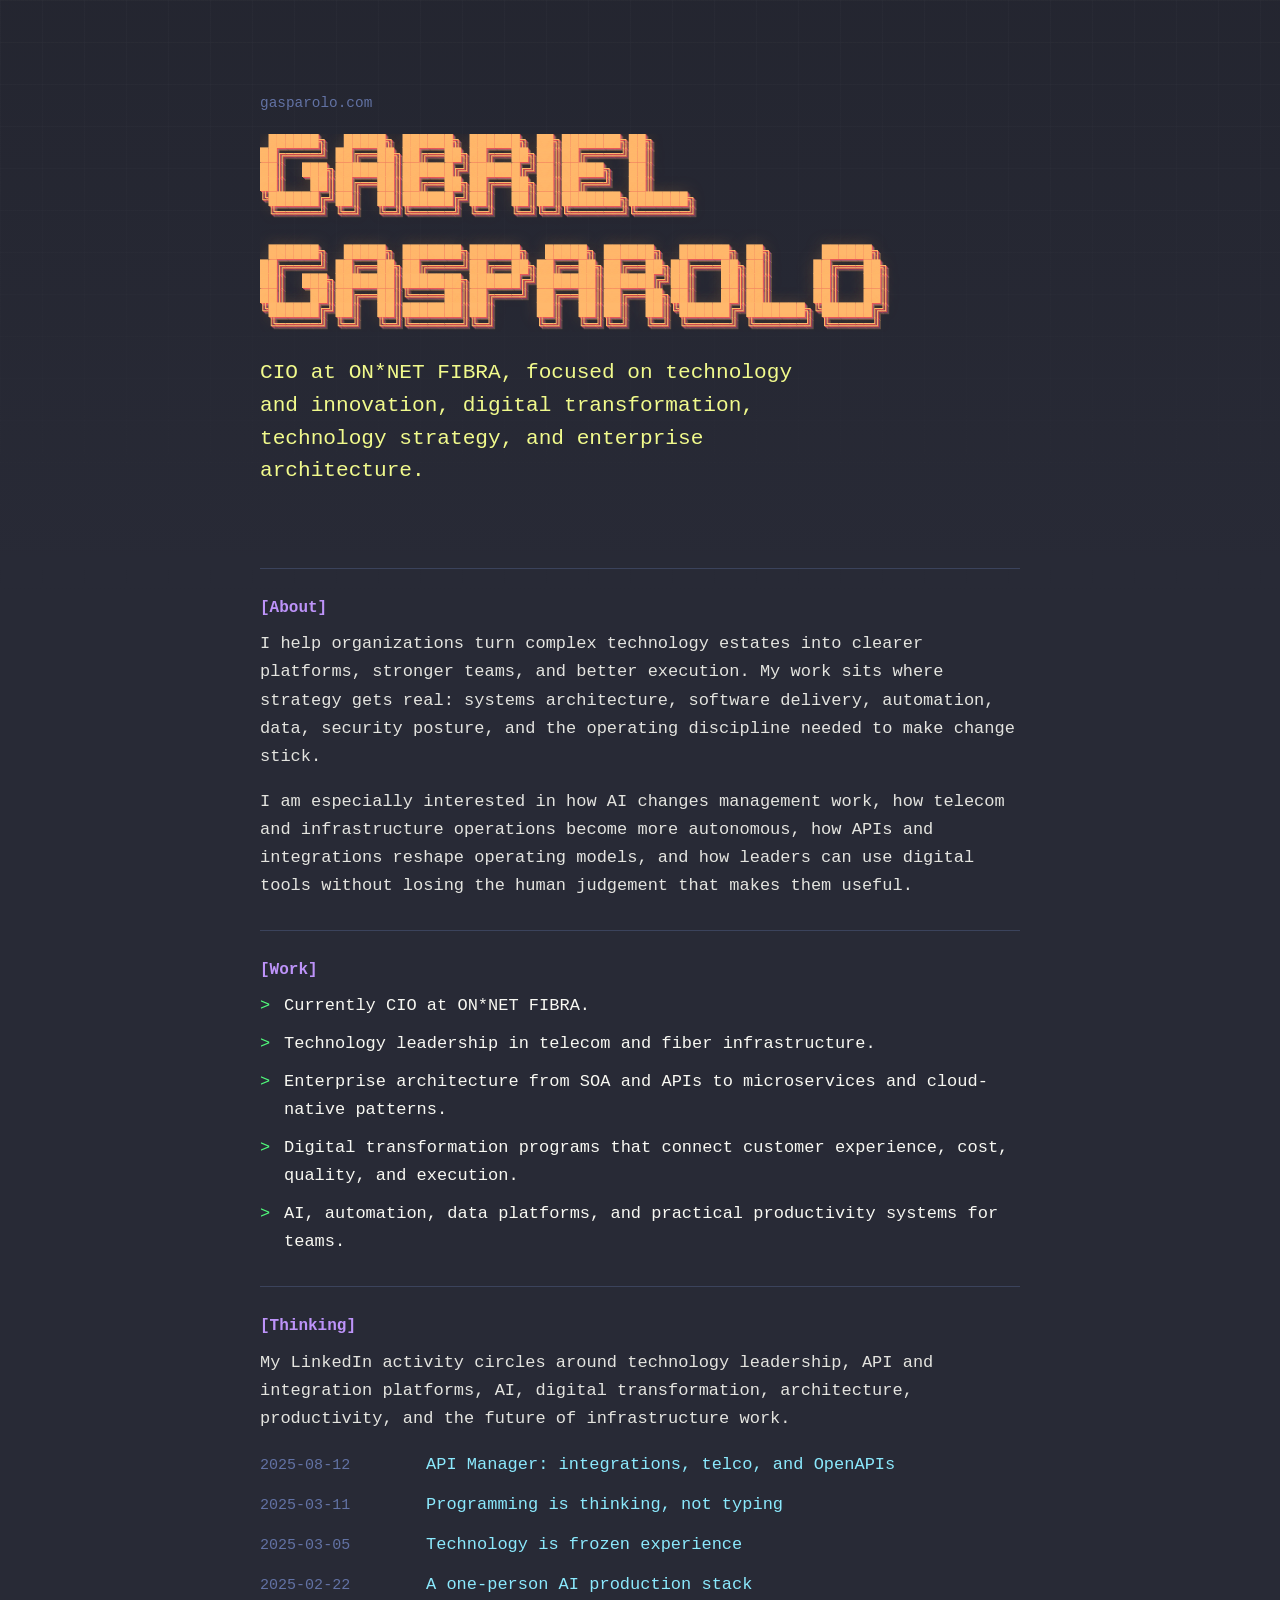
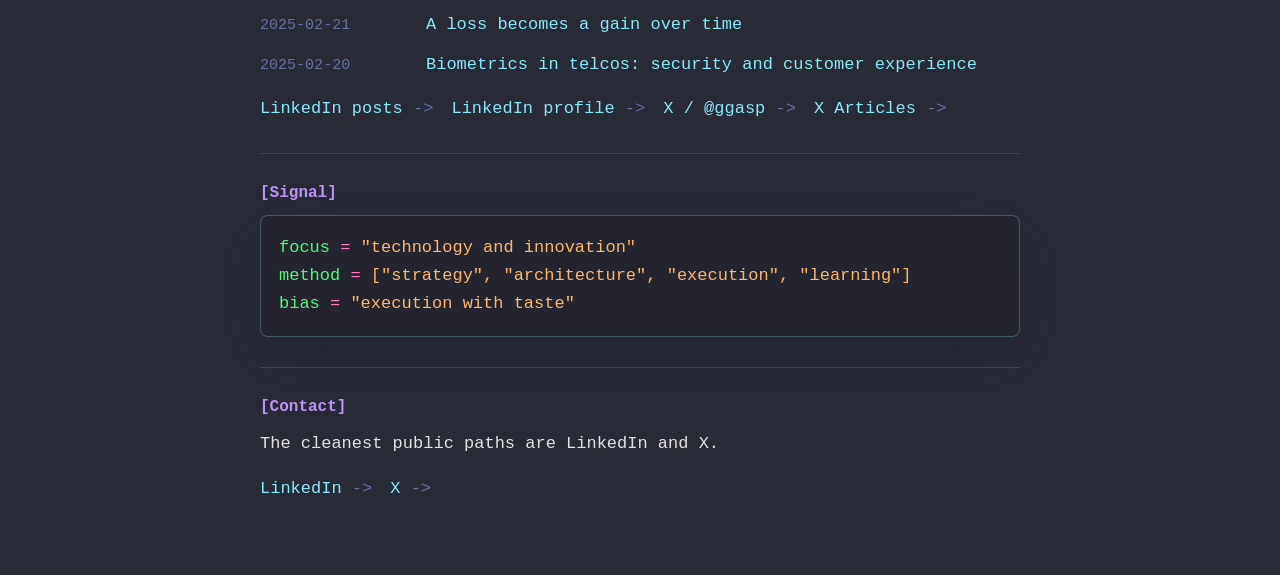
==== public/index.html @ d4ff6299 "Publish personal website" ====
<!doctype html>
<html lang="en">
  <head>
    <meta charset="utf-8">
    <meta name="viewport" content="width=device-width, initial-scale=1">
    <meta name="color-scheme" content="dark">
    <meta
      name="description"
      content="Gabriel Gasparolo - technology executive focused on digital transformation, architecture, AI leverage, and resilient systems."
    >
    <meta property="og:title" content="Gabriel Gasparolo">
    <meta
      property="og:description"
      content="Technology executive focused on digital transformation, architecture, AI leverage, and resilient systems."
    >
    <meta property="og:type" content="website">
    <meta property="og:url" content="https://gasparolo.com">
    <meta name="twitter:card" content="summary">
    <title>Gabriel Gasparolo</title>
    <link rel="icon" href="favicon.svg" type="image/svg+xml">
    <link rel="stylesheet" href="styles.css">
  </head>
  <body>
    <main class="page" aria-label="Personal site">
      <section class="intro" aria-labelledby="name">
        <p class="eyebrow">gasparolo.com</p>
        <h1 id="name" class="sr-only">Gabriel Gasparolo</h1>
        <pre class="ascii-name" aria-hidden="true"><span class="ascii-orange"> ██████╗  █████╗ ██████╗ ██████╗ ██╗███████╗██╗</span>
<span class="ascii-pink">██╔════╝ ██╔══██╗██╔══██╗██╔══██╗██║██╔════╝██║</span>
<span class="ascii-purple">██║  ███╗███████║██████╔╝██████╔╝██║█████╗  ██║</span>
<span class="ascii-cyan">██║   ██║██╔══██║██╔══██╗██╔══██╗██║██╔══╝  ██║</span>
<span class="ascii-green">╚██████╔╝██║  ██║██████╔╝██║  ██║██║███████╗███████╗</span>
<span class="ascii-comment"> ╚═════╝ ╚═╝  ╚═╝╚═════╝ ╚═╝  ╚═╝╚═╝╚══════╝╚══════╝</span>
<span class="ascii-gap"></span>
<span class="ascii-orange"> ██████╗  █████╗ ███████╗██████╗  █████╗ ██████╗  ██████╗ ██╗      ██████╗ </span>
<span class="ascii-pink">██╔════╝ ██╔══██╗██╔════╝██╔══██╗██╔══██╗██╔══██╗██╔═══██╗██║     ██╔═══██╗</span>
<span class="ascii-purple">██║  ███╗███████║███████╗██████╔╝███████║██████╔╝██║   ██║██║     ██║   ██║</span>
<span class="ascii-cyan">██║   ██║██╔══██║╚════██║██╔═══╝ ██╔══██║██╔══██╗██║   ██║██║     ██║   ██║</span>
<span class="ascii-green">╚██████╔╝██║  ██║███████║██║     ██║  ██║██║  ██║╚██████╔╝███████╗╚██████╔╝</span>
<span class="ascii-comment"> ╚═════╝ ╚═╝  ╚═╝╚══════╝╚═╝     ╚═╝  ╚═╝╚═╝  ╚═╝ ╚═════╝ ╚══════╝ ╚═════╝ </span></pre>
        <p class="lead">
          CIO at ON*NET FIBRA, focused on technology and innovation, digital
          transformation, technology strategy, and enterprise architecture.
        </p>
      </section>

      <section class="section" aria-labelledby="about">
        <h2 id="about">[About]</h2>
        <p>
          I help organizations turn complex technology estates into clearer platforms,
          stronger teams, and better execution. My work sits where strategy gets real:
          systems architecture, software delivery, automation, data, security posture,
          and the operating discipline needed to make change stick.
        </p>
        <p>
          I am especially interested in how AI changes management work, how telecom and
          infrastructure operations become more autonomous, how APIs and integrations
          reshape operating models, and how leaders can use digital tools without
          losing the human judgement that makes them useful.
        </p>
      </section>

      <section class="section" aria-labelledby="work">
        <h2 id="work">[Work]</h2>
        <ul class="plain-list">
          <li>Currently CIO at ON*NET FIBRA.</li>
          <li>Technology leadership in telecom and fiber infrastructure.</li>
          <li>Enterprise architecture from SOA and APIs to microservices and cloud-native patterns.</li>
          <li>Digital transformation programs that connect customer experience, cost, quality, and execution.</li>
          <li>AI, automation, data platforms, and practical productivity systems for teams.</li>
        </ul>
      </section>

      <section class="section" aria-labelledby="thinking">
        <h2 id="thinking">[Thinking]</h2>
        <p>
          My LinkedIn activity circles around technology leadership, API and integration
          platforms, AI, digital transformation, architecture, productivity, and the
          future of infrastructure work.
        </p>
        <ol class="post-list" aria-label="Selected posts">
          <li>
            <time datetime="2025-08-12">2025-08-12</time>
            <a href="https://www.linkedin.com/feed/update/urn:li:activity:7361163410534793216/">
              API Manager: integrations, telco, and OpenAPIs
            </a>
          </li>
          <li>
            <time datetime="2025-03-11">2025-03-11</time>
            <a href="https://www.linkedin.com/feed/update/urn:li:activity:7305291379562213377/">
              Programming is thinking, not typing
            </a>
          </li>
          <li>
            <time datetime="2025-03-05">2025-03-05</time>
            <a href="https://www.linkedin.com/feed/update/urn:li:activity:7303195611472809985/">
              Technology is frozen experience
            </a>
          </li>
          <li>
            <time datetime="2025-02-22">2025-02-22</time>
            <a href="https://www.linkedin.com/feed/update/urn:li:activity:7299065700051046400/">
              A one-person AI production stack
            </a>
          </li>
          <li>
            <time datetime="2025-02-21">2025-02-21</time>
            <a href="https://www.linkedin.com/feed/update/urn:li:activity:7298672898636984320/">
              A loss becomes a gain over time
            </a>
          </li>
          <li>
            <time datetime="2025-02-20">2025-02-20</time>
            <a href="https://www.linkedin.com/feed/update/urn:li:activity:7298380167263969280/">
              Biometrics in telcos: security and customer experience
            </a>
          </li>
        </ol>
        <div class="links" aria-label="Writing and posts">
          <a href="https://www.linkedin.com/in/gasparolo/recent-activity/all/" rel="me">LinkedIn posts</a>
          <a href="https://www.linkedin.com/in/gasparolo/" rel="me">LinkedIn profile</a>
          <a href="https://x.com/ggasp" rel="me">X / @ggasp</a>
          <a href="https://x.com/ggasp/articles" rel="me">X Articles</a>
        </div>
      </section>

      <section class="section" aria-labelledby="signal">
        <h2 id="signal">[Signal]</h2>
        <div class="terminal" role="img" aria-label="A Dracula themed system note describing Gabriel's work focus">
          <div class="terminal-row">
            <span class="prompt">focus</span>
            <span class="operator">=</span>
            <span class="value">"technology and innovation"</span>
          </div>
          <div class="terminal-row">
            <span class="prompt">method</span>
            <span class="operator">=</span>
            <span class="value">["strategy", "architecture", "execution", "learning"]</span>
          </div>
          <div class="terminal-row">
            <span class="prompt">bias</span>
            <span class="operator">=</span>
            <span class="value">"execution with taste"</span>
          </div>
        </div>
      </section>

      <section class="section contact" aria-labelledby="contact">
        <h2 id="contact">[Contact]</h2>
        <p>
          The cleanest public paths are LinkedIn and X.
        </p>
        <div class="links">
          <a href="https://www.linkedin.com/in/gasparolo/" rel="me">LinkedIn</a>
          <a href="https://x.com/ggasp" rel="me">X</a>
        </div>
      </section>
    </main>
  </body>
</html>
---- public/styles.css ----
:root {
  --background: #282a36;
  --background-dark: #21222c;
  --background-darker: #191a21;
  --background-light: #343746;
  --background-lighter: #424450;
  --selection: #44475a;
  --foreground: #f8f8f2;
  --comment: #6272a4;
  --cyan: #8be9fd;
  --green: #50fa7b;
  --orange: #ffb86c;
  --pink: #ff79c6;
  --purple: #bd93f9;
  --red: #ff5555;
  --yellow: #f1fa8c;
  --link: #8be9fd;
  --focus: #815cd6;
}

* {
  box-sizing: border-box;
}

::selection {
  background: var(--selection);
  color: var(--foreground);
}

html {
  min-height: 100%;
  background: var(--background);
}

body {
  min-height: 100%;
  margin: 0;
  color: var(--foreground);
  background:
    linear-gradient(180deg, rgba(25, 26, 33, 0.28), transparent 36rem),
    var(--background);
  font-family:
    ui-monospace, "SFMono-Regular", "SF Mono", Consolas, "Liberation Mono",
    Menlo, monospace;
  font-size: 17px;
  line-height: 1.65;
  letter-spacing: 0;
}

body::before {
  position: fixed;
  inset: 0;
  pointer-events: none;
  content: "";
  background-image:
    linear-gradient(rgba(248, 248, 242, 0.024) 1px, transparent 1px),
    linear-gradient(90deg, rgba(248, 248, 242, 0.018) 1px, transparent 1px);
  background-size: 42px 42px;
  mask-image: linear-gradient(to bottom, black, transparent 72%);
}

a {
  color: var(--link);
  text-decoration: none;
  text-decoration-thickness: 1px;
  text-underline-offset: 0.18em;
}

a:hover {
  color: var(--green);
  text-decoration: underline;
}

a:focus-visible {
  outline: 2px solid var(--focus);
  outline-offset: 4px;
}

.page {
  width: min(760px, calc(100% - 40px));
  margin: 0 auto;
  padding: clamp(44px, 8vw, 92px) 0 72px;
}

.intro {
  min-height: 42vh;
  display: grid;
  align-content: center;
  padding-bottom: clamp(28px, 5vw, 60px);
  container-type: inline-size;
}

.eyebrow {
  margin: 0 0 18px;
  color: var(--comment);
  font-size: 0.9rem;
}

h1,
h2,
p {
  margin-top: 0;
}

.sr-only {
  position: absolute;
  width: 1px;
  height: 1px;
  overflow: hidden;
  clip: rect(0, 0, 0, 0);
  white-space: nowrap;
}

.ascii-name {
  width: 100%;
  max-width: 100%;
  margin: 0 0 24px;
  overflow: hidden;
  color: var(--foreground);
  font: 850 clamp(0.34rem, 1.84cqw, 0.96rem) / 1.04
    ui-monospace, "SFMono-Regular", "SF Mono", Consolas, "Liberation Mono",
    Menlo, monospace;
  letter-spacing: 0;
  text-shadow:
    1px 1px 0 rgba(255, 85, 85, 0.78),
    2px 2px 0 rgba(255, 121, 198, 0.36),
    3px 3px 0 rgba(255, 184, 108, 0.28),
    0 0 18px rgba(255, 184, 108, 0.22);
  white-space: pre;
}

.ascii-name span:not(.ascii-gap) {
  color: var(--orange);
}

.ascii-orange,
.ascii-cyan,
.ascii-purple,
.ascii-pink,
.ascii-green,
.ascii-yellow,
.ascii-comment {
  color: var(--orange);
}

.ascii-gap {
  display: block;
  height: 0.68em;
}

h2 {
  margin-bottom: 12px;
  color: var(--purple);
  font-size: 1rem;
  line-height: 1.2;
  font-weight: 650;
}

p {
  color: rgba(248, 248, 242, 0.9);
}

.lead {
  max-width: 36rem;
  color: var(--yellow);
  font-size: clamp(1.08rem, 2.4vw, 1.32rem);
  line-height: 1.55;
}

.note {
  margin-top: 14px;
  color: var(--comment);
  font-size: 0.94rem;
}

.section {
  padding: 30px 0;
  border-top: 1px solid rgba(98, 114, 164, 0.34);
}

.section p:last-child,
.plain-list:last-child,
.links:last-child {
  margin-bottom: 0;
}

.plain-list {
  display: grid;
  gap: 10px;
  margin: 0;
  padding: 0;
  list-style: none;
}

.plain-list li {
  position: relative;
  padding-left: 24px;
}

.plain-list li::before {
  position: absolute;
  left: 0;
  color: var(--green);
  content: ">";
}

.post-list {
  display: grid;
  gap: 12px;
  margin: 18px 0 0;
  padding: 0;
  list-style: none;
}

.post-list li {
  display: grid;
  grid-template-columns: 9.5rem minmax(0, 1fr);
  gap: 14px;
  align-items: baseline;
}

.post-list time {
  color: var(--comment);
  font-size: 0.94rem;
}

.links {
  display: flex;
  flex-wrap: wrap;
  gap: 10px 18px;
  margin-top: 16px;
}

.links a {
  color: var(--cyan);
}

.links a::after {
  color: var(--comment);
  content: " ->";
}

.terminal {
  width: 100%;
  max-width: 100%;
  overflow: auto;
  border: 1px solid rgba(139, 233, 253, 0.28);
  border-radius: 8px;
  padding: 18px;
  background: color-mix(in srgb, var(--background-dark), var(--background) 24%);
  box-shadow: 0 18px 60px rgba(25, 26, 33, 0.28);
}

.terminal-row {
  white-space: nowrap;
}

.prompt {
  color: var(--green);
}

.operator {
  color: var(--pink);
}

.value {
  color: var(--orange);
}

.contact {
  padding-bottom: 0;
}

@media (max-width: 560px) {
  body {
    font-size: 16px;
  }

  .page {
    width: min(100% - 28px, 760px);
    padding-top: 34px;
  }

  .intro {
    min-height: 36vh;
  }

  .ascii-name {
    font-size: clamp(0.31rem, 1.54cqw, 0.42rem);
  }

  .section {
    padding: 26px 0;
  }

  .terminal {
    padding: 14px;
    font-size: 0.9rem;
  }

  .terminal-row {
    white-space: normal;
    overflow-wrap: anywhere;
  }

  .post-list li {
    grid-template-columns: 1fr;
    gap: 0;
  }
}
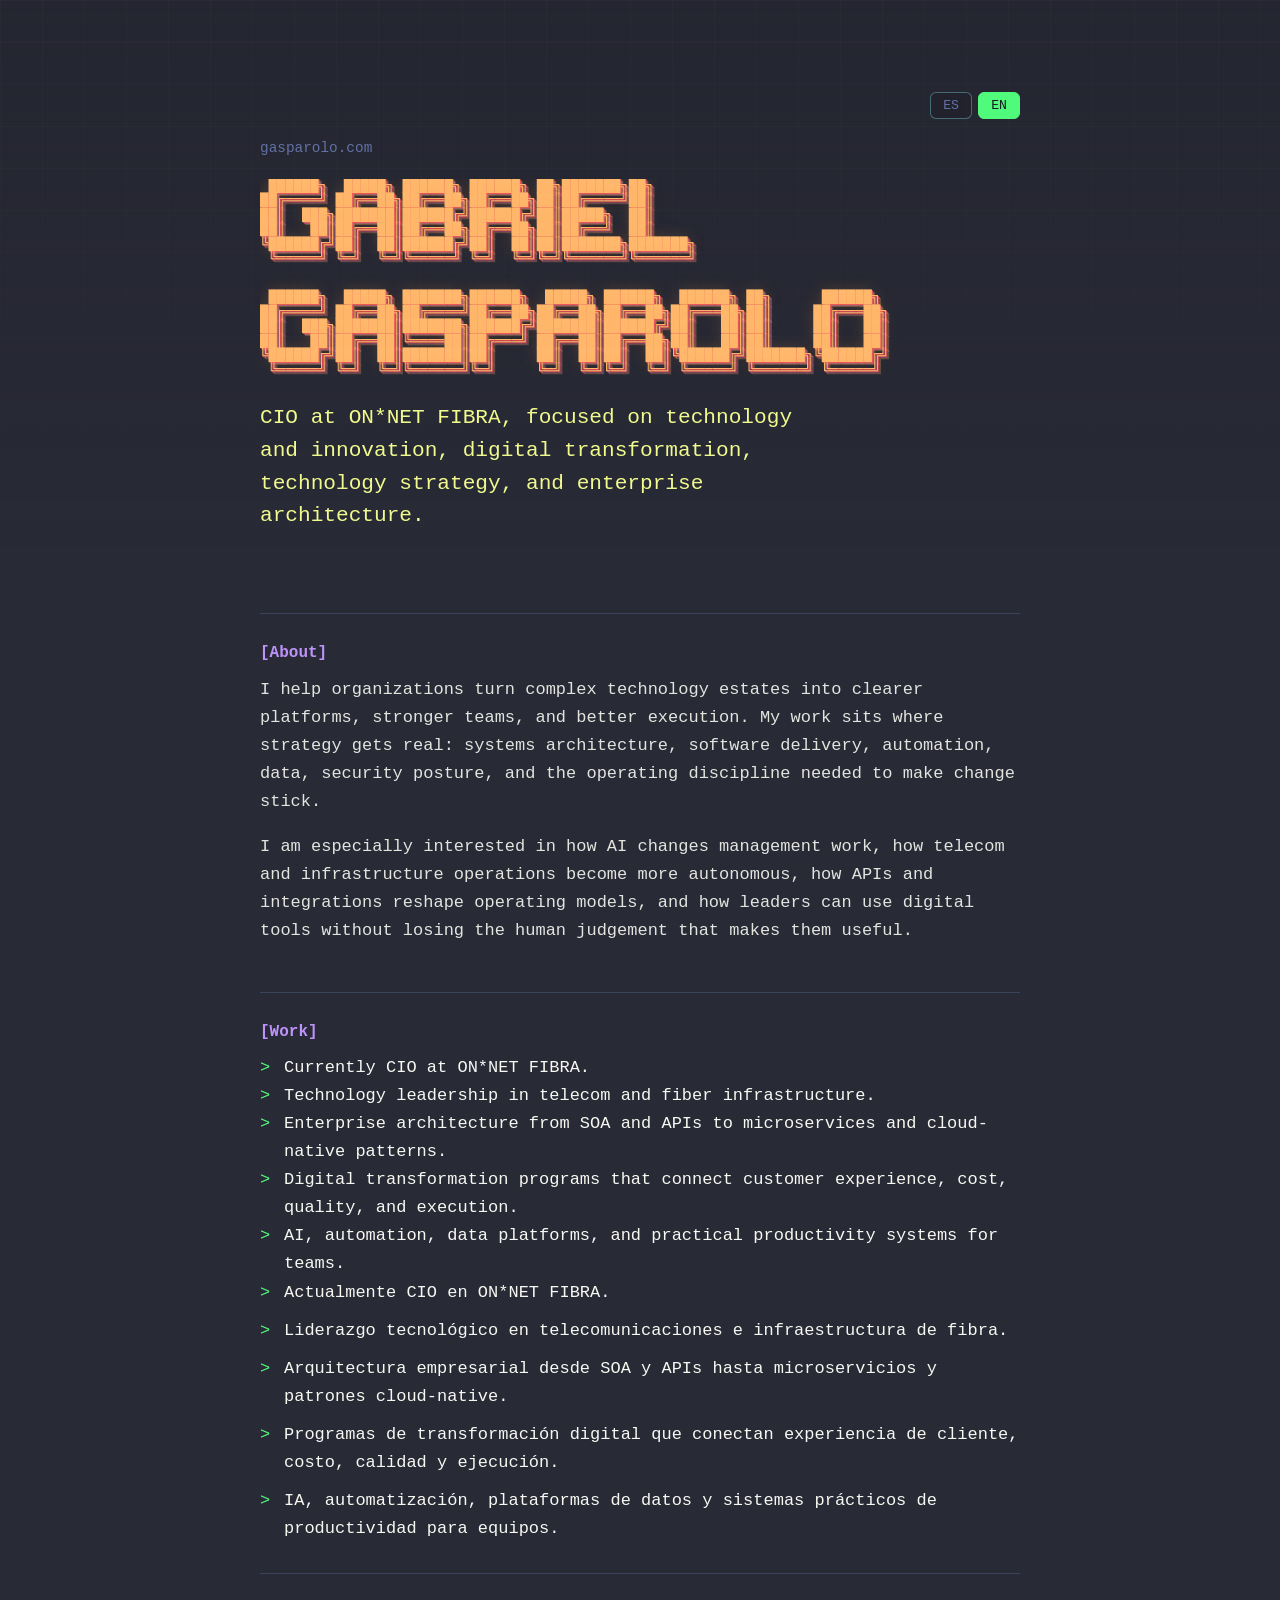
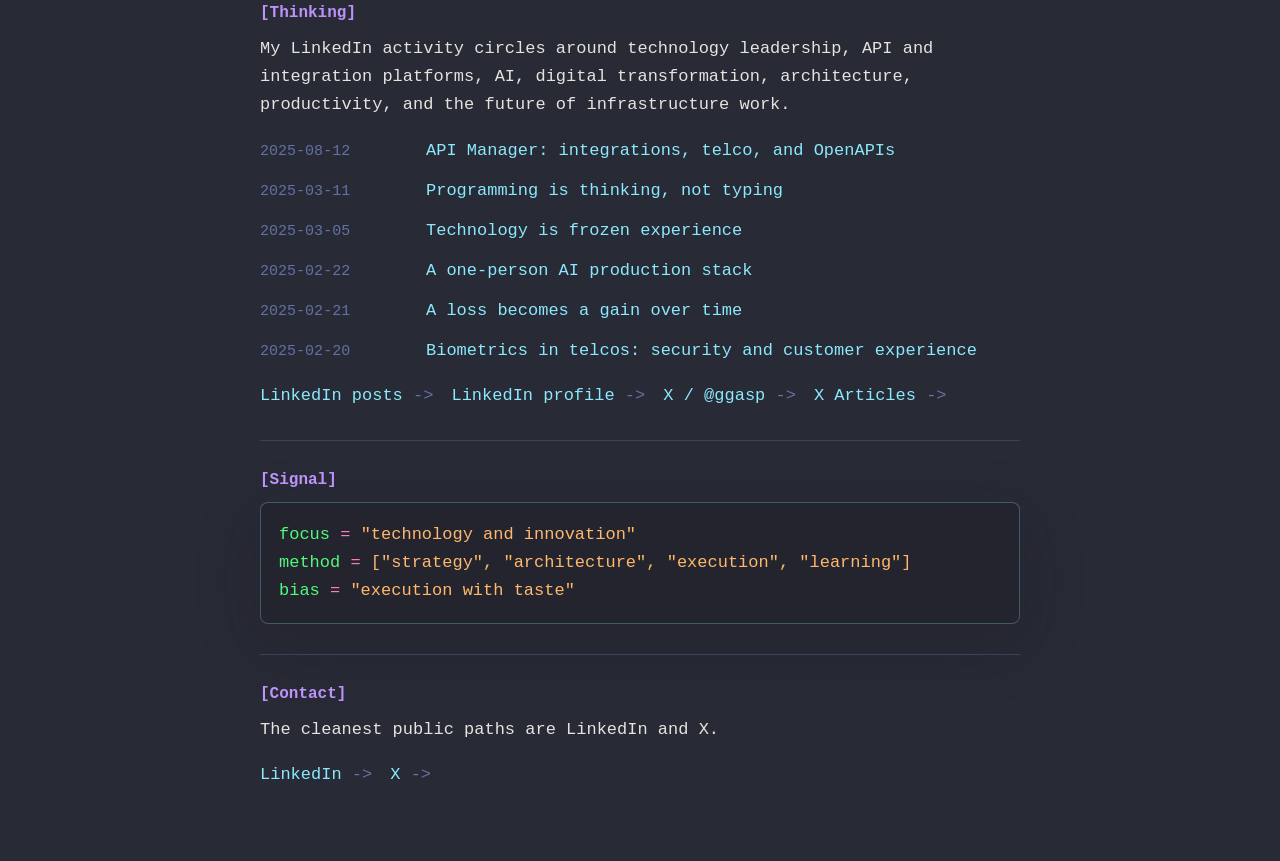
==== commit 24e91486: "Add bilingual personal site" ====
--- a/public/index.html
+++ b/public/index.html
@@ -19,9 +19,54 @@
     <title>Gabriel Gasparolo</title>
     <link rel="icon" href="favicon.svg" type="image/svg+xml">
     <link rel="stylesheet" href="styles.css">
+    <script>
+      (() => {
+        const supported = new Set(["en", "es"]);
+        const browserLanguages = navigator.languages || [navigator.language || ""];
+        const timeZone = Intl.DateTimeFormat().resolvedOptions().timeZone || "";
+        let stored = "";
+        try {
+          stored = localStorage.getItem("siteLanguage") || "";
+        } catch {
+          stored = "";
+        }
+        const inferred =
+          browserLanguages.some(lang => lang.toLowerCase().startsWith("es")) ||
+          /America\/(Santiago|Buenos_Aires|Argentina|Cordoba)/.test(timeZone)
+            ? "es"
+            : "en";
+
+        function setLanguage(language) {
+          const lang = supported.has(language) ? language : inferred;
+          document.documentElement.lang = lang;
+          document.body.dataset.language = lang;
+          try {
+            localStorage.setItem("siteLanguage", lang);
+          } catch {
+            /* Private browsing can disable storage; the selector still works. */
+          }
+          document.querySelectorAll("[data-language-option]").forEach(button => {
+            const active = button.dataset.languageOption === lang;
+            button.setAttribute("aria-pressed", active ? "true" : "false");
+          });
+        }
+
+        document.addEventListener("DOMContentLoaded", () => {
+          document.querySelectorAll("[data-language-option]").forEach(button => {
+            button.addEventListener("click", () => setLanguage(button.dataset.languageOption));
+          });
+          setLanguage(stored || inferred);
+        });
+      })();
+    </script>
+
   </head>
-  <body>
+  <body data-language="en">
     <main class="page" aria-label="Personal site">
+      <nav class="language-switcher" aria-label="Language">
+        <button type="button" data-language-option="es" aria-pressed="false">ES</button>
+        <button type="button" data-language-option="en" aria-pressed="false">EN</button>
+      </nav>
       <section class="intro" aria-labelledby="name">
         <p class="eyebrow">gasparolo.com</p>
         <h1 id="name" class="sr-only">Gabriel Gasparolo</h1>
@@ -38,46 +83,76 @@
 <span class="ascii-cyan">██║   ██║██╔══██║╚════██║██╔═══╝ ██╔══██║██╔══██╗██║   ██║██║     ██║   ██║</span>
 <span class="ascii-green">╚██████╔╝██║  ██║███████║██║     ██║  ██║██║  ██║╚██████╔╝███████╗╚██████╔╝</span>
 <span class="ascii-comment"> ╚═════╝ ╚═╝  ╚═╝╚══════╝╚═╝     ╚═╝  ╚═╝╚═╝  ╚═╝ ╚═════╝ ╚══════╝ ╚═════╝ </span></pre>
-        <p class="lead">
+        <p class="lead" data-lang="en">
           CIO at ON*NET FIBRA, focused on technology and innovation, digital
           transformation, technology strategy, and enterprise architecture.
         </p>
+        <p class="lead" data-lang="es">
+          CIO de ON*NET FIBRA, enfocado en tecnología e innovación, transformación
+          digital, estrategia tecnológica y arquitectura empresarial.
+        </p>
       </section>
 
       <section class="section" aria-labelledby="about">
-        <h2 id="about">[About]</h2>
-        <p>
+        <h2 id="about"><span data-lang="en">[About]</span><span data-lang="es">[Acerca]</span></h2>
+        <p data-lang="en">
           I help organizations turn complex technology estates into clearer platforms,
           stronger teams, and better execution. My work sits where strategy gets real:
           systems architecture, software delivery, automation, data, security posture,
           and the operating discipline needed to make change stick.
         </p>
-        <p>
+        <p data-lang="es">
+          Ayudo a las organizaciones a convertir entornos tecnológicos complejos en
+          plataformas más claras, equipos más fuertes y mejor ejecución. Mi trabajo
+          vive donde la estrategia se vuelve real: arquitectura de sistemas, entrega
+          de software, automatización, datos, seguridad y la disciplina operativa
+          necesaria para sostener el cambio.
+        </p>
+        <p data-lang="en">
           I am especially interested in how AI changes management work, how telecom and
           infrastructure operations become more autonomous, how APIs and integrations
           reshape operating models, and how leaders can use digital tools without
           losing the human judgement that makes them useful.
         </p>
+        <p data-lang="es">
+          Me interesa especialmente cómo la IA cambia el trabajo de gestión, cómo las
+          operaciones de telecomunicaciones e infraestructura se vuelven más autónomas,
+          cómo las APIs e integraciones redefinen los modelos operativos, y cómo los
+          líderes pueden usar herramientas digitales sin perder el criterio humano que
+          las vuelve útiles.
+        </p>
       </section>
 
       <section class="section" aria-labelledby="work">
-        <h2 id="work">[Work]</h2>
-        <ul class="plain-list">
+        <h2 id="work"><span data-lang="en">[Work]</span><span data-lang="es">[Trabajo]</span></h2>
+        <ul class="plain-list" data-lang="en">
           <li>Currently CIO at ON*NET FIBRA.</li>
           <li>Technology leadership in telecom and fiber infrastructure.</li>
           <li>Enterprise architecture from SOA and APIs to microservices and cloud-native patterns.</li>
           <li>Digital transformation programs that connect customer experience, cost, quality, and execution.</li>
           <li>AI, automation, data platforms, and practical productivity systems for teams.</li>
         </ul>
+        <ul class="plain-list" data-lang="es">
+          <li>Actualmente CIO en ON*NET FIBRA.</li>
+          <li>Liderazgo tecnológico en telecomunicaciones e infraestructura de fibra.</li>
+          <li>Arquitectura empresarial desde SOA y APIs hasta microservicios y patrones cloud-native.</li>
+          <li>Programas de transformación digital que conectan experiencia de cliente, costo, calidad y ejecución.</li>
+          <li>IA, automatización, plataformas de datos y sistemas prácticos de productividad para equipos.</li>
+        </ul>
       </section>
 
       <section class="section" aria-labelledby="thinking">
-        <h2 id="thinking">[Thinking]</h2>
-        <p>
+        <h2 id="thinking"><span data-lang="en">[Thinking]</span><span data-lang="es">[Ideas]</span></h2>
+        <p data-lang="en">
           My LinkedIn activity circles around technology leadership, API and integration
           platforms, AI, digital transformation, architecture, productivity, and the
           future of infrastructure work.
         </p>
+        <p data-lang="es">
+          Mi actividad en LinkedIn gira alrededor de liderazgo tecnológico, plataformas
+          de APIs e integración, IA, transformación digital, arquitectura,
+          productividad y el futuro del trabajo en infraestructura.
+        </p>
         <ol class="post-list" aria-label="Selected posts">
           <li>
             <time datetime="2025-08-12">2025-08-12</time>
@@ -117,8 +192,8 @@
           </li>
         </ol>
         <div class="links" aria-label="Writing and posts">
-          <a href="https://www.linkedin.com/in/gasparolo/recent-activity/all/" rel="me">LinkedIn posts</a>
-          <a href="https://www.linkedin.com/in/gasparolo/" rel="me">LinkedIn profile</a>
+          <a href="https://www.linkedin.com/in/gasparolo/recent-activity/all/" rel="me"><span data-lang="en">LinkedIn posts</span><span data-lang="es">Posts en LinkedIn</span></a>
+          <a href="https://www.linkedin.com/in/gasparolo/" rel="me"><span data-lang="en">LinkedIn profile</span><span data-lang="es">Perfil de LinkedIn</span></a>
           <a href="https://x.com/ggasp" rel="me">X / @ggasp</a>
           <a href="https://x.com/ggasp/articles" rel="me">X Articles</a>
         </div>
@@ -146,9 +221,12 @@
       </section>
 
       <section class="section contact" aria-labelledby="contact">
-        <h2 id="contact">[Contact]</h2>
-        <p>
+        <h2 id="contact"><span data-lang="en">[Contact]</span><span data-lang="es">[Contacto]</span></h2>
+        <p data-lang="en">
           The cleanest public paths are LinkedIn and X.
+        </p>
+        <p data-lang="es">
+          Los caminos públicos más directos son LinkedIn y X.
         </p>
         <div class="links">
           <a href="https://www.linkedin.com/in/gasparolo/" rel="me">LinkedIn</a>
--- a/public/styles.css
+++ b/public/styles.css
@@ -82,6 +82,52 @@
   padding: clamp(44px, 8vw, 92px) 0 72px;
 }
 
+.language-switcher {
+  display: flex;
+  justify-content: flex-end;
+  gap: 6px;
+  margin-bottom: 18px;
+}
+
+.language-switcher button {
+  min-width: 42px;
+  border: 1px solid rgba(139, 233, 253, 0.36);
+  border-radius: 6px;
+  padding: 6px 10px;
+  color: var(--comment);
+  background: rgba(33, 34, 44, 0.78);
+  font: inherit;
+  font-size: 0.82rem;
+  line-height: 1;
+  letter-spacing: 0;
+  cursor: pointer;
+}
+
+.language-switcher button:hover {
+  color: var(--foreground);
+  border-color: rgba(139, 233, 253, 0.68);
+}
+
+.language-switcher button:focus-visible {
+  outline: 2px solid var(--focus);
+  outline-offset: 3px;
+}
+
+.language-switcher button[aria-pressed="true"] {
+  color: var(--background-darker);
+  border-color: var(--green);
+  background: var(--green);
+}
+
+[data-lang] {
+  display: none;
+}
+
+body[data-language="en"] [data-lang="en"],
+body[data-language="es"] [data-lang="es"] {
+  display: revert;
+}
+
 .intro {
   min-height: 42vh;
   display: grid;
@@ -281,6 +327,10 @@
     padding-top: 34px;
   }
 
+  .language-switcher {
+    margin-bottom: 12px;
+  }
+
   .intro {
     min-height: 36vh;
   }
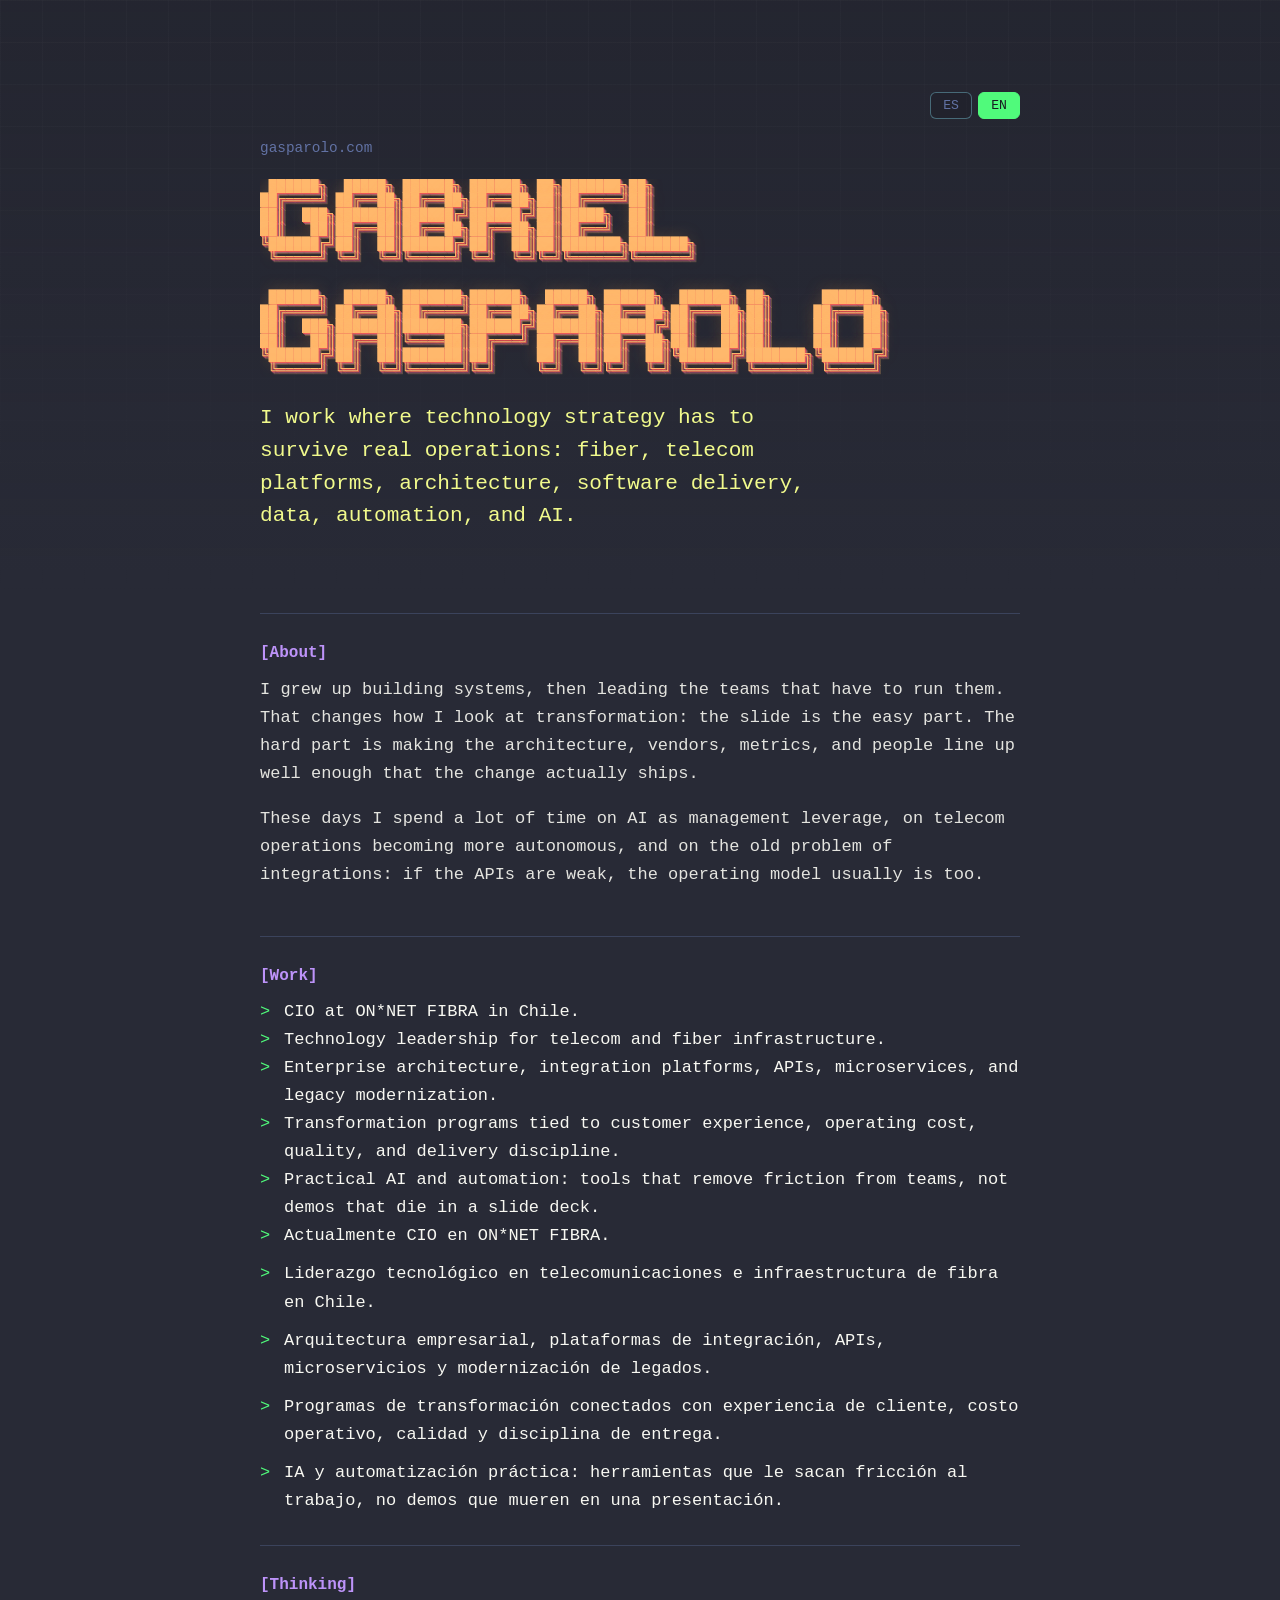
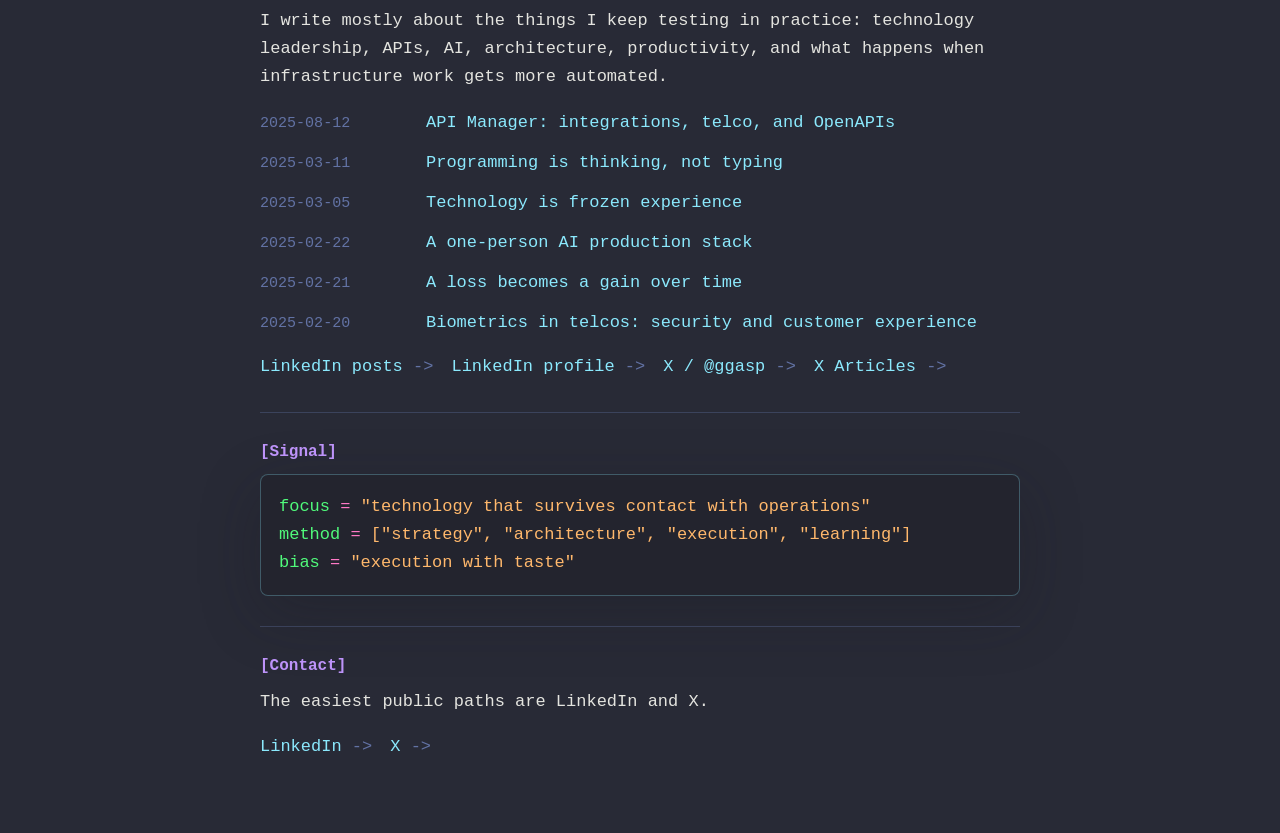
==== commit 4dd5062d: "Humanize bilingual site copy" ====
--- a/public/index.html
+++ b/public/index.html
@@ -84,74 +84,71 @@
 <span class="ascii-green">╚██████╔╝██║  ██║███████║██║     ██║  ██║██║  ██║╚██████╔╝███████╗╚██████╔╝</span>
 <span class="ascii-comment"> ╚═════╝ ╚═╝  ╚═╝╚══════╝╚═╝     ╚═╝  ╚═╝╚═╝  ╚═╝ ╚═════╝ ╚══════╝ ╚═════╝ </span></pre>
         <p class="lead" data-lang="en">
-          CIO at ON*NET FIBRA, focused on technology and innovation, digital
-          transformation, technology strategy, and enterprise architecture.
+          I work where technology strategy has to survive real operations: fiber,
+          telecom platforms, architecture, software delivery, data, automation, and AI.
         </p>
         <p class="lead" data-lang="es">
-          CIO de ON*NET FIBRA, enfocado en tecnología e innovación, transformación
-          digital, estrategia tecnológica y arquitectura empresarial.
+          Trabajo donde la estrategia tecnológica tiene que sobrevivir a la operación
+          real: fibra, plataformas telco, arquitectura, desarrollo, datos,
+          automatización e IA.
         </p>
       </section>
 
       <section class="section" aria-labelledby="about">
         <h2 id="about"><span data-lang="en">[About]</span><span data-lang="es">[Acerca]</span></h2>
         <p data-lang="en">
-          I help organizations turn complex technology estates into clearer platforms,
-          stronger teams, and better execution. My work sits where strategy gets real:
-          systems architecture, software delivery, automation, data, security posture,
-          and the operating discipline needed to make change stick.
-        </p>
-        <p data-lang="es">
-          Ayudo a las organizaciones a convertir entornos tecnológicos complejos en
-          plataformas más claras, equipos más fuertes y mejor ejecución. Mi trabajo
-          vive donde la estrategia se vuelve real: arquitectura de sistemas, entrega
-          de software, automatización, datos, seguridad y la disciplina operativa
-          necesaria para sostener el cambio.
-        </p>
-        <p data-lang="en">
-          I am especially interested in how AI changes management work, how telecom and
-          infrastructure operations become more autonomous, how APIs and integrations
-          reshape operating models, and how leaders can use digital tools without
-          losing the human judgement that makes them useful.
-        </p>
-        <p data-lang="es">
-          Me interesa especialmente cómo la IA cambia el trabajo de gestión, cómo las
-          operaciones de telecomunicaciones e infraestructura se vuelven más autónomas,
-          cómo las APIs e integraciones redefinen los modelos operativos, y cómo los
-          líderes pueden usar herramientas digitales sin perder el criterio humano que
-          las vuelve útiles.
+          I grew up building systems, then leading the teams that have to run them.
+          That changes how I look at transformation: the slide is the easy part. The
+          hard part is making the architecture, vendors, metrics, and people line up
+          well enough that the change actually ships.
+        </p>
+        <p data-lang="es">
+          Crecí construyendo sistemas y después liderando los equipos que tienen que
+          operarlos. Eso cambia la forma de mirar la transformación: la presentación es
+          la parte fácil. Lo difícil es hacer que arquitectura, proveedores, métricas y
+          personas se ordenen lo suficiente como para que el cambio llegue a producción.
+        </p>
+        <p data-lang="en">
+          These days I spend a lot of time on AI as management leverage, on telecom
+          operations becoming more autonomous, and on the old problem of integrations:
+          if the APIs are weak, the operating model usually is too.
+        </p>
+        <p data-lang="es">
+          Últimamente estoy muy metido en la IA como palanca de gestión, en operaciones
+          telco cada vez más autónomas y en el viejo problema de las integraciones: si
+          las APIs son débiles, normalmente el modelo operativo también lo es.
         </p>
       </section>
 
       <section class="section" aria-labelledby="work">
         <h2 id="work"><span data-lang="en">[Work]</span><span data-lang="es">[Trabajo]</span></h2>
         <ul class="plain-list" data-lang="en">
-          <li>Currently CIO at ON*NET FIBRA.</li>
-          <li>Technology leadership in telecom and fiber infrastructure.</li>
-          <li>Enterprise architecture from SOA and APIs to microservices and cloud-native patterns.</li>
-          <li>Digital transformation programs that connect customer experience, cost, quality, and execution.</li>
-          <li>AI, automation, data platforms, and practical productivity systems for teams.</li>
+          <li>CIO at ON*NET FIBRA in Chile.</li>
+          <li>Technology leadership for telecom and fiber infrastructure.</li>
+          <li>Enterprise architecture, integration platforms, APIs, microservices, and legacy modernization.</li>
+          <li>Transformation programs tied to customer experience, operating cost, quality, and delivery discipline.</li>
+          <li>Practical AI and automation: tools that remove friction from teams, not demos that die in a slide deck.</li>
         </ul>
         <ul class="plain-list" data-lang="es">
           <li>Actualmente CIO en ON*NET FIBRA.</li>
-          <li>Liderazgo tecnológico en telecomunicaciones e infraestructura de fibra.</li>
-          <li>Arquitectura empresarial desde SOA y APIs hasta microservicios y patrones cloud-native.</li>
-          <li>Programas de transformación digital que conectan experiencia de cliente, costo, calidad y ejecución.</li>
-          <li>IA, automatización, plataformas de datos y sistemas prácticos de productividad para equipos.</li>
+          <li>Liderazgo tecnológico en telecomunicaciones e infraestructura de fibra en Chile.</li>
+          <li>Arquitectura empresarial, plataformas de integración, APIs, microservicios y modernización de legados.</li>
+          <li>Programas de transformación conectados con experiencia de cliente, costo operativo, calidad y disciplina de entrega.</li>
+          <li>IA y automatización práctica: herramientas que le sacan fricción al trabajo, no demos que mueren en una presentación.</li>
         </ul>
       </section>
 
       <section class="section" aria-labelledby="thinking">
         <h2 id="thinking"><span data-lang="en">[Thinking]</span><span data-lang="es">[Ideas]</span></h2>
         <p data-lang="en">
-          My LinkedIn activity circles around technology leadership, API and integration
-          platforms, AI, digital transformation, architecture, productivity, and the
-          future of infrastructure work.
-        </p>
-        <p data-lang="es">
-          Mi actividad en LinkedIn gira alrededor de liderazgo tecnológico, plataformas
-          de APIs e integración, IA, transformación digital, arquitectura,
-          productividad y el futuro del trabajo en infraestructura.
+          I write mostly about the things I keep testing in practice: technology
+          leadership, APIs, AI, architecture, productivity, and what happens when
+          infrastructure work gets more automated.
+        </p>
+        <p data-lang="es">
+          Escribo sobre las cosas que voy probando en la práctica: liderazgo
+          tecnológico, APIs, IA, arquitectura, productividad y qué pasa cuando el
+          trabajo de infraestructura se automatiza cada vez más.
         </p>
         <ol class="post-list" aria-label="Selected posts">
           <li>
@@ -200,12 +197,12 @@
       </section>
 
       <section class="section" aria-labelledby="signal">
-        <h2 id="signal">[Signal]</h2>
-        <div class="terminal" role="img" aria-label="A Dracula themed system note describing Gabriel's work focus">
+        <h2 id="signal"><span data-lang="en">[Signal]</span><span data-lang="es">[Señal]</span></h2>
+        <div class="terminal" data-lang="en" role="img" aria-label="A Dracula themed system note describing Gabriel's work focus">
           <div class="terminal-row">
             <span class="prompt">focus</span>
             <span class="operator">=</span>
-            <span class="value">"technology and innovation"</span>
+            <span class="value">"technology that survives contact with operations"</span>
           </div>
           <div class="terminal-row">
             <span class="prompt">method</span>
@@ -216,6 +213,23 @@
             <span class="prompt">bias</span>
             <span class="operator">=</span>
             <span class="value">"execution with taste"</span>
+          </div>
+        </div>
+        <div class="terminal" data-lang="es" role="img" aria-label="Nota de sistema con foco de trabajo de Gabriel">
+          <div class="terminal-row">
+            <span class="prompt">foco</span>
+            <span class="operator">=</span>
+            <span class="value">"tecnología que sobrevive a la operación"</span>
+          </div>
+          <div class="terminal-row">
+            <span class="prompt">método</span>
+            <span class="operator">=</span>
+            <span class="value">["estrategia", "arquitectura", "ejecución", "aprendizaje"]</span>
+          </div>
+          <div class="terminal-row">
+            <span class="prompt">sesgo</span>
+            <span class="operator">=</span>
+            <span class="value">"ejecutar con criterio"</span>
           </div>
         </div>
       </section>
@@ -223,10 +237,10 @@
       <section class="section contact" aria-labelledby="contact">
         <h2 id="contact"><span data-lang="en">[Contact]</span><span data-lang="es">[Contacto]</span></h2>
         <p data-lang="en">
-          The cleanest public paths are LinkedIn and X.
-        </p>
-        <p data-lang="es">
-          Los caminos públicos más directos son LinkedIn y X.
+          The easiest public paths are LinkedIn and X.
+        </p>
+        <p data-lang="es">
+          Los caminos públicos más simples son LinkedIn y X.
         </p>
         <div class="links">
           <a href="https://www.linkedin.com/in/gasparolo/" rel="me">LinkedIn</a>
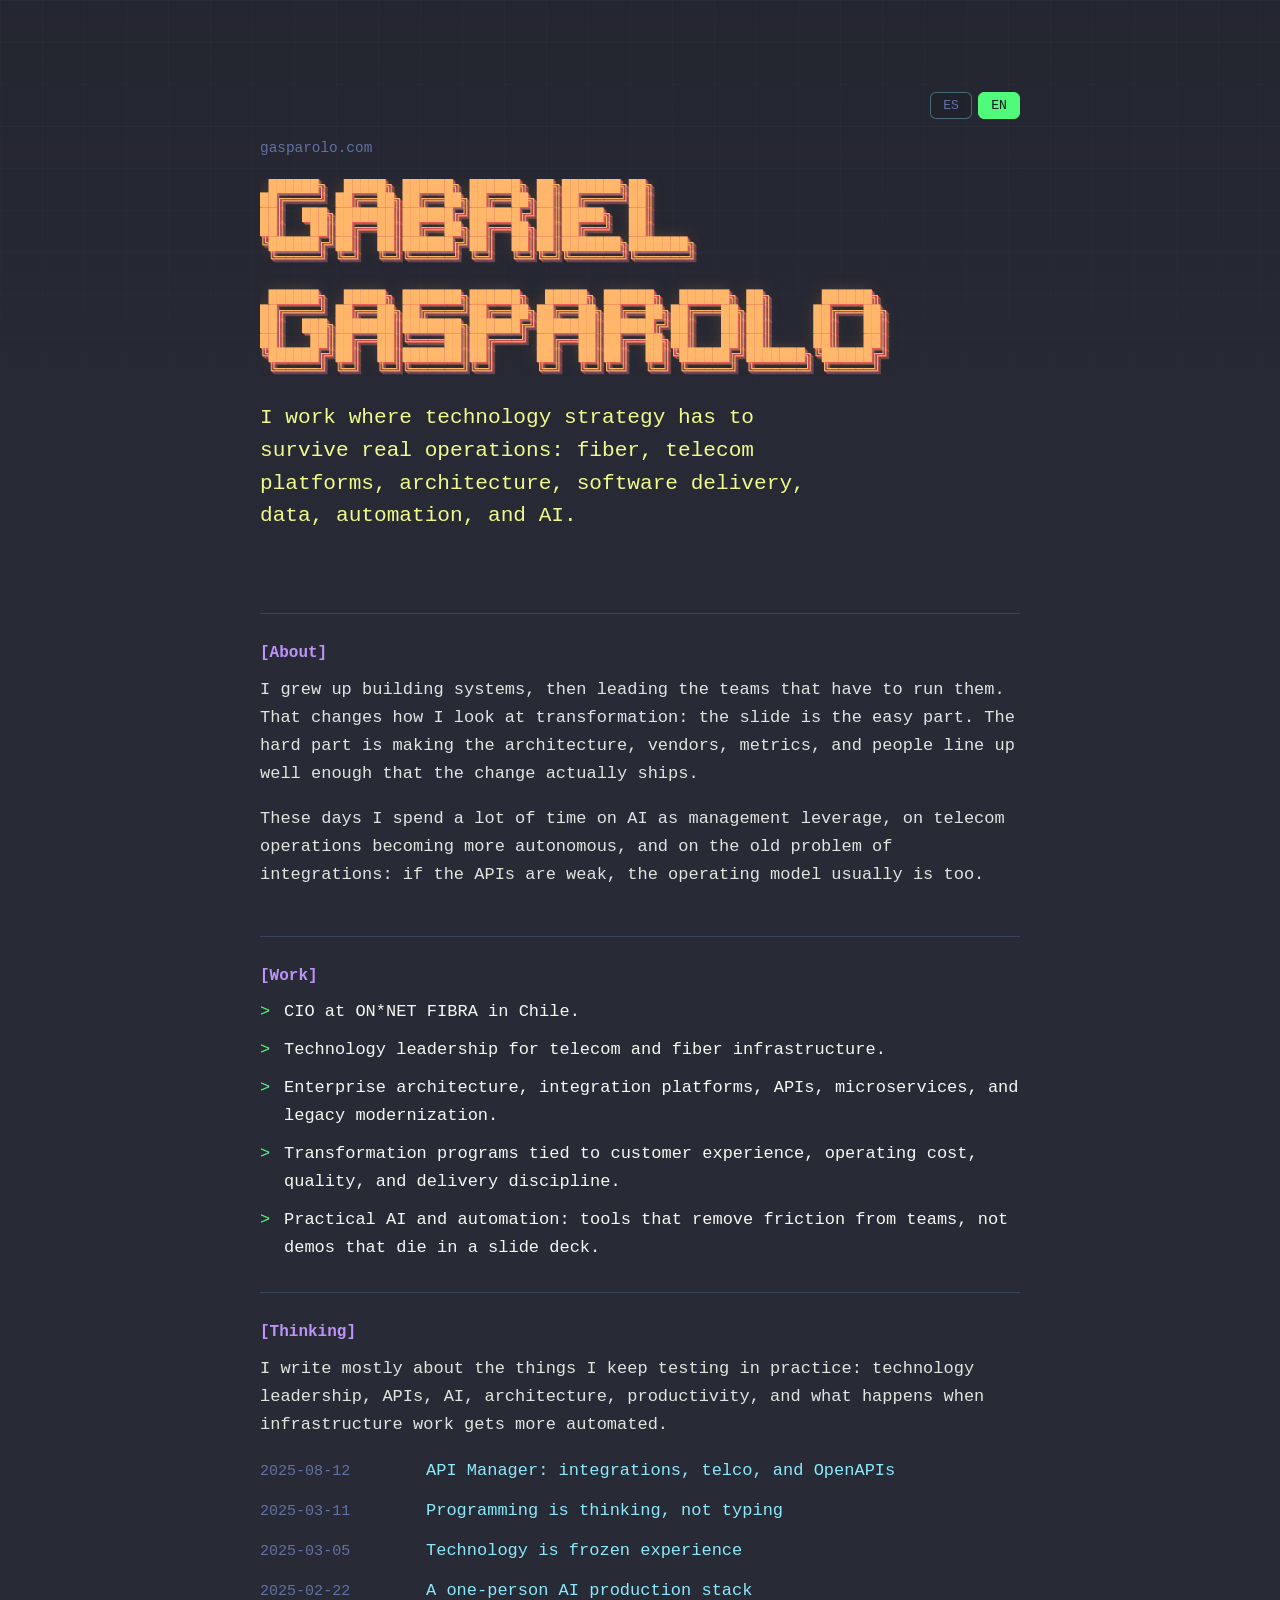
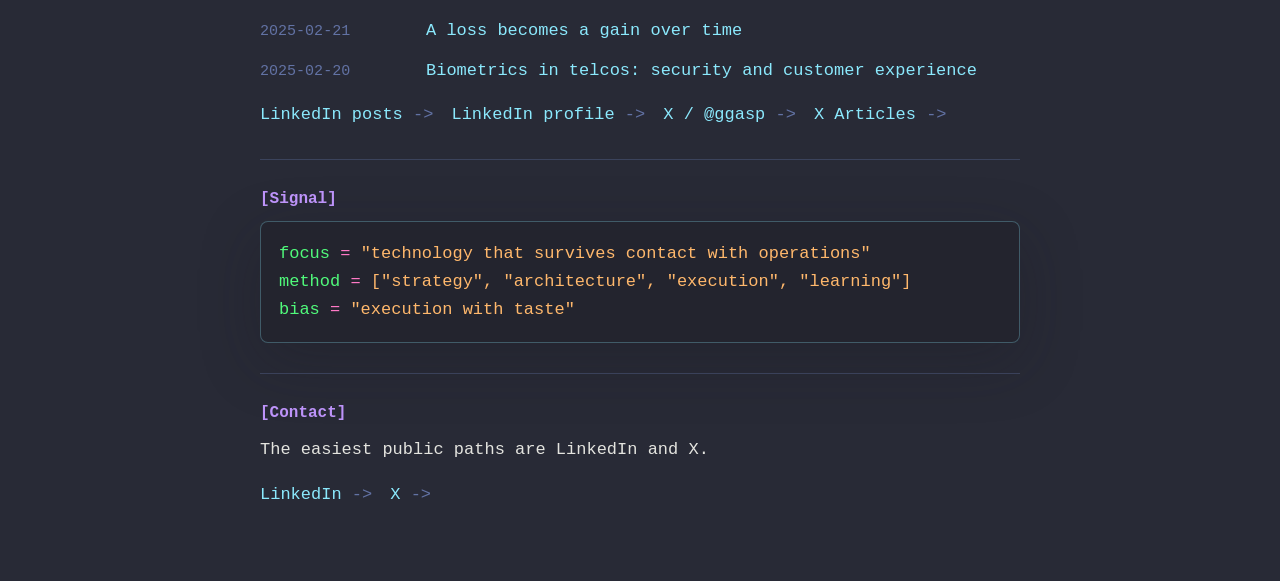
==== commit 9c1b9885: "Force language visibility refresh" ====
--- a/public/index.html
+++ b/public/index.html
@@ -18,7 +18,7 @@
     <meta name="twitter:card" content="summary">
     <title>Gabriel Gasparolo</title>
     <link rel="icon" href="favicon.svg" type="image/svg+xml">
-    <link rel="stylesheet" href="styles.css">
+    <link rel="stylesheet" href="styles.css?v=202606230640">
     <script>
       (() => {
         const supported = new Set(["en", "es"]);
@@ -40,6 +40,9 @@
           const lang = supported.has(language) ? language : inferred;
           document.documentElement.lang = lang;
           document.body.dataset.language = lang;
+          document.querySelectorAll("[data-lang]").forEach(element => {
+            element.style.display = element.dataset.lang === lang ? "" : "none";
+          });
           try {
             localStorage.setItem("siteLanguage", lang);
           } catch {
--- a/public/styles.css
+++ b/public/styles.css
@@ -119,15 +119,6 @@
   background: var(--green);
 }
 
-[data-lang] {
-  display: none;
-}
-
-body[data-language="en"] [data-lang="en"],
-body[data-language="es"] [data-lang="es"] {
-  display: revert;
-}
-
 .intro {
   min-height: 42vh;
   display: grid;
@@ -317,6 +308,25 @@
   padding-bottom: 0;
 }
 
+[data-lang] {
+  display: none !important;
+}
+
+body[data-language="en"] [data-lang="en"],
+body[data-language="es"] [data-lang="es"] {
+  display: revert !important;
+}
+
+body[data-language="en"] .plain-list[data-lang="en"],
+body[data-language="es"] .plain-list[data-lang="es"] {
+  display: grid !important;
+}
+
+body[data-language="en"] .terminal[data-lang="en"],
+body[data-language="es"] .terminal[data-lang="es"] {
+  display: block !important;
+}
+
 @media (max-width: 560px) {
   body {
     font-size: 16px;
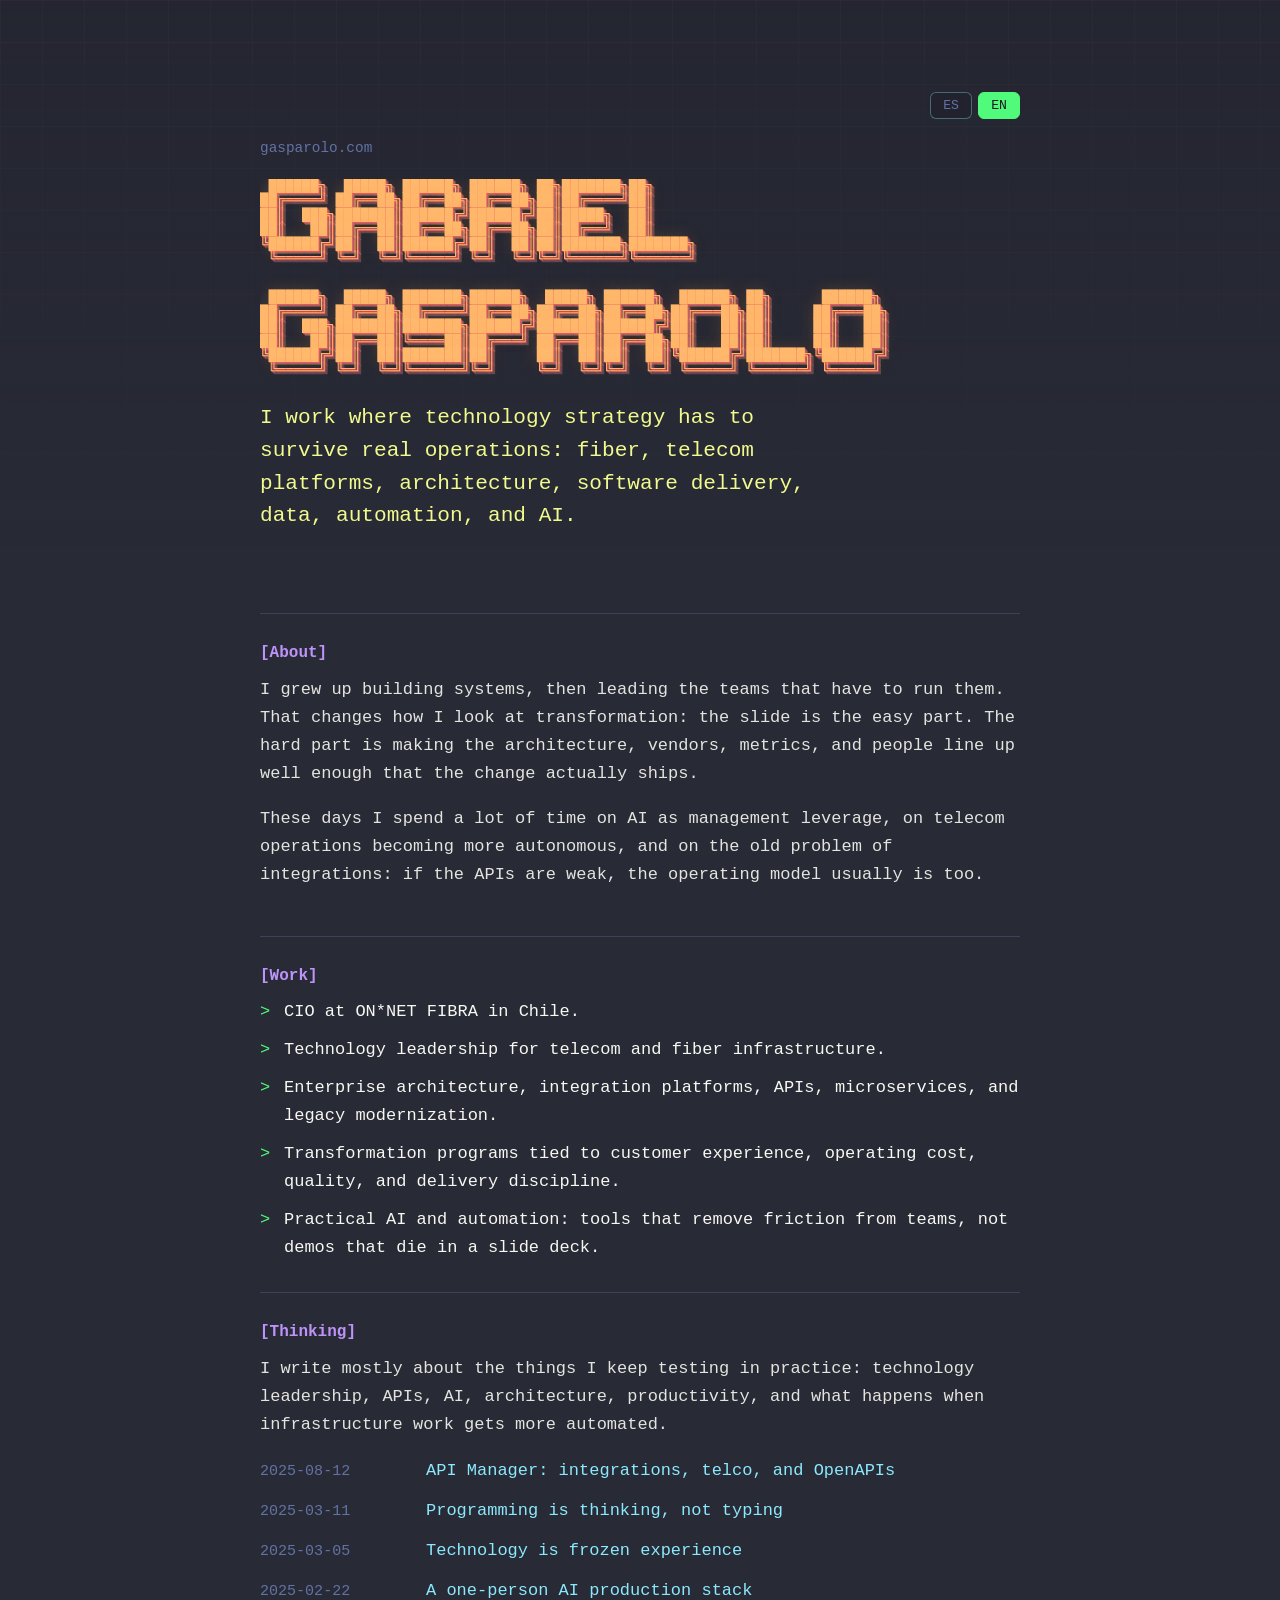
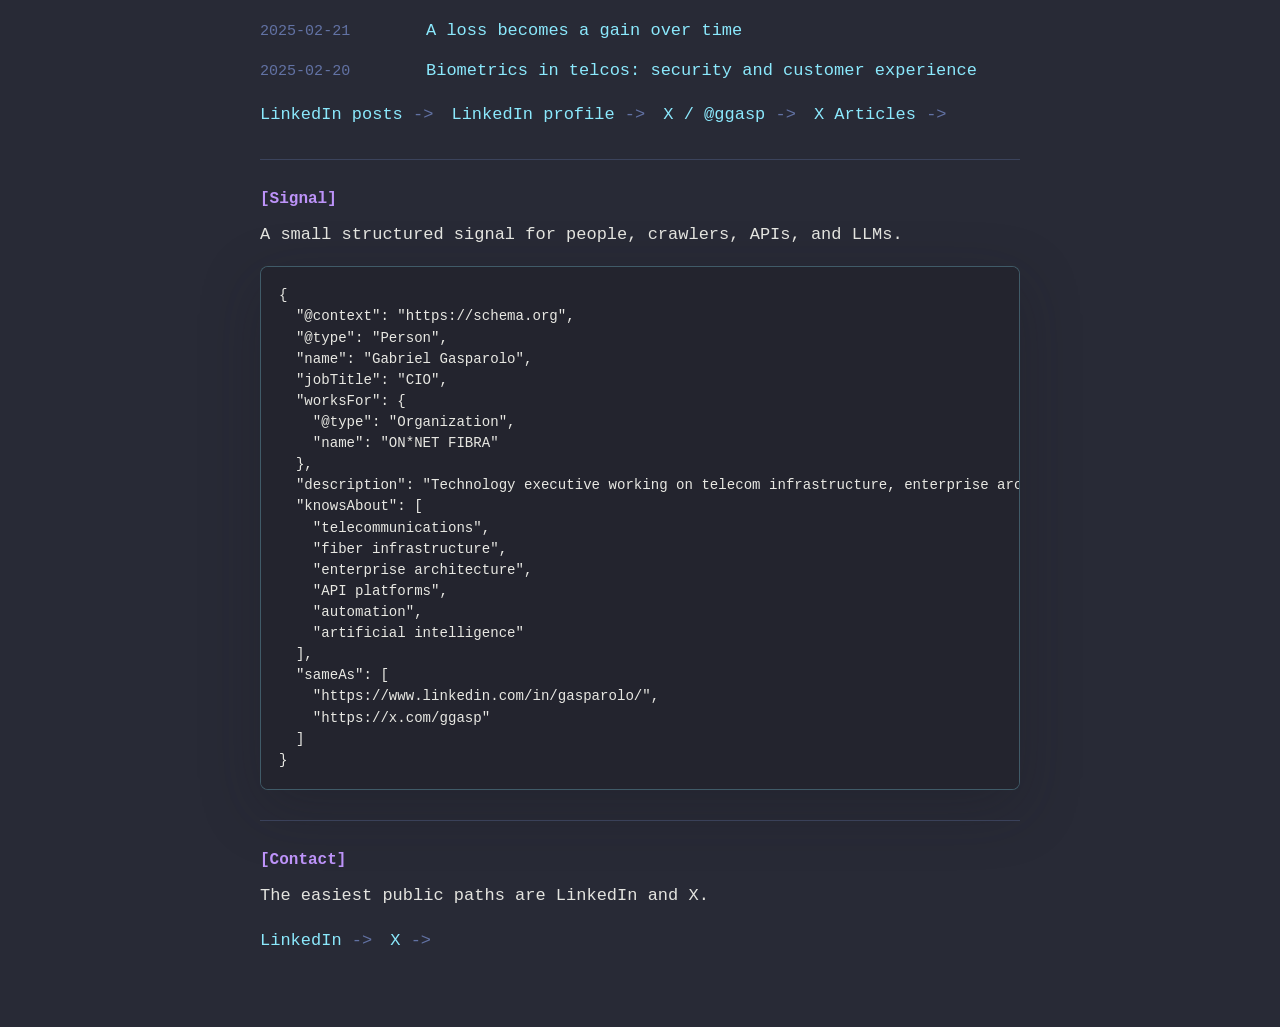
==== commit 0a70e04e: "Show JSON-LD signal on profile page" ====
--- a/public/index.html
+++ b/public/index.html
@@ -14,11 +14,79 @@
       content="Technology executive focused on digital transformation, architecture, AI leverage, and resilient systems."
     >
     <meta property="og:type" content="website">
-    <meta property="og:url" content="https://gasparolo.com">
+    <meta property="og:url" content="https://gabriel.gasparolo.com/">
     <meta name="twitter:card" content="summary">
     <title>Gabriel Gasparolo</title>
+    <link rel="canonical" href="https://gabriel.gasparolo.com/">
     <link rel="icon" href="favicon.svg" type="image/svg+xml">
-    <link rel="stylesheet" href="styles.css?v=202606230640">
+    <link rel="stylesheet" href="styles.css?v=202606230702">
+    <script type="application/ld+json">
+{
+      "@context": "https://schema.org",
+      "@graph": [
+            {
+                  "@type": "WebSite",
+                  "@id": "https://gabriel.gasparolo.com/#website",
+                  "url": "https://gabriel.gasparolo.com/",
+                  "name": "Gabriel Gasparolo",
+                  "inLanguage": [
+                        "en",
+                        "es"
+                  ]
+            },
+            {
+                  "@type": "ProfilePage",
+                  "@id": "https://gabriel.gasparolo.com/#profile",
+                  "url": "https://gabriel.gasparolo.com/",
+                  "name": "Gabriel Gasparolo",
+                  "isPartOf": {
+                        "@id": "https://gabriel.gasparolo.com/#website"
+                  },
+                  "about": {
+                        "@id": "https://gabriel.gasparolo.com/#person"
+                  },
+                  "inLanguage": [
+                        "en",
+                        "es"
+                  ]
+            },
+            {
+                  "@type": "Person",
+                  "@id": "https://gabriel.gasparolo.com/#person",
+                  "name": "Gabriel Gasparolo",
+                  "givenName": "Gabriel",
+                  "familyName": "Gasparolo",
+                  "jobTitle": "CIO",
+                  "worksFor": {
+                        "@id": "https://www.onnetfibra.cl/#organization"
+                  },
+                  "description": "Technology executive focused on telecom infrastructure, enterprise architecture, software delivery, data, automation, and AI.",
+                  "knowsAbout": [
+                        "telecommunications",
+                        "fiber infrastructure",
+                        "enterprise architecture",
+                        "API platforms",
+                        "software delivery",
+                        "digital transformation",
+                        "automation",
+                        "artificial intelligence",
+                        "data platforms"
+                  ],
+                  "sameAs": [
+                        "https://www.linkedin.com/in/gasparolo/",
+                        "https://x.com/ggasp"
+                  ]
+            },
+            {
+                  "@type": "Organization",
+                  "@id": "https://www.onnetfibra.cl/#organization",
+                  "name": "ON*NET FIBRA",
+                  "url": "https://www.onnetfibra.cl/"
+            }
+      ]
+}
+    </script>
+
     <script>
       (() => {
         const supported = new Set(["en", "es"]);
@@ -201,40 +269,58 @@
 
       <section class="section" aria-labelledby="signal">
         <h2 id="signal"><span data-lang="en">[Signal]</span><span data-lang="es">[Señal]</span></h2>
-        <div class="terminal" data-lang="en" role="img" aria-label="A Dracula themed system note describing Gabriel's work focus">
-          <div class="terminal-row">
-            <span class="prompt">focus</span>
-            <span class="operator">=</span>
-            <span class="value">"technology that survives contact with operations"</span>
-          </div>
-          <div class="terminal-row">
-            <span class="prompt">method</span>
-            <span class="operator">=</span>
-            <span class="value">["strategy", "architecture", "execution", "learning"]</span>
-          </div>
-          <div class="terminal-row">
-            <span class="prompt">bias</span>
-            <span class="operator">=</span>
-            <span class="value">"execution with taste"</span>
-          </div>
-        </div>
-        <div class="terminal" data-lang="es" role="img" aria-label="Nota de sistema con foco de trabajo de Gabriel">
-          <div class="terminal-row">
-            <span class="prompt">foco</span>
-            <span class="operator">=</span>
-            <span class="value">"tecnología que sobrevive a la operación"</span>
-          </div>
-          <div class="terminal-row">
-            <span class="prompt">método</span>
-            <span class="operator">=</span>
-            <span class="value">["estrategia", "arquitectura", "ejecución", "aprendizaje"]</span>
-          </div>
-          <div class="terminal-row">
-            <span class="prompt">sesgo</span>
-            <span class="operator">=</span>
-            <span class="value">"ejecutar con criterio"</span>
-          </div>
-        </div>
+        <p data-lang="en">
+          A small structured signal for people, crawlers, APIs, and LLMs.
+        </p>
+        <p data-lang="es">
+          Una pequeña señal estructurada para personas, crawlers, APIs y LLMs.
+        </p>
+        <pre class="terminal json-signal" data-lang="en" aria-label="JSON-LD signal for Gabriel Gasparolo"><code>{
+  &quot;@context&quot;: &quot;https://schema.org&quot;,
+  &quot;@type&quot;: &quot;Person&quot;,
+  &quot;name&quot;: &quot;Gabriel Gasparolo&quot;,
+  &quot;jobTitle&quot;: &quot;CIO&quot;,
+  &quot;worksFor&quot;: {
+    &quot;@type&quot;: &quot;Organization&quot;,
+    &quot;name&quot;: &quot;ON*NET FIBRA&quot;
+  },
+  &quot;description&quot;: &quot;Technology executive working on telecom infrastructure, enterprise architecture, software delivery, automation, data, and AI.&quot;,
+  &quot;knowsAbout&quot;: [
+    &quot;telecommunications&quot;,
+    &quot;fiber infrastructure&quot;,
+    &quot;enterprise architecture&quot;,
+    &quot;API platforms&quot;,
+    &quot;automation&quot;,
+    &quot;artificial intelligence&quot;
+  ],
+  &quot;sameAs&quot;: [
+    &quot;https://www.linkedin.com/in/gasparolo/&quot;,
+    &quot;https://x.com/ggasp&quot;
+  ]
+}</code></pre>
+        <pre class="terminal json-signal" data-lang="es" aria-label="Señal JSON-LD para Gabriel Gasparolo"><code>{
+  &quot;@context&quot;: &quot;https://schema.org&quot;,
+  &quot;@type&quot;: &quot;Person&quot;,
+  &quot;name&quot;: &quot;Gabriel Gasparolo&quot;,
+  &quot;jobTitle&quot;: &quot;CIO&quot;,
+  &quot;worksFor&quot;: {
+    &quot;@type&quot;: &quot;Organization&quot;,
+    &quot;name&quot;: &quot;ON*NET FIBRA&quot;
+  },
+  &quot;description&quot;: &quot;Ejecutivo de tecnología trabajando en infraestructura telco, arquitectura empresarial, desarrollo de software, automatización, datos e IA.&quot;,
+  &quot;knowsAbout&quot;: [
+    &quot;telecomunicaciones&quot;,
+    &quot;infraestructura de fibra&quot;,
+    &quot;arquitectura empresarial&quot;,
+    &quot;plataformas API&quot;,
+    &quot;automatización&quot;,
+    &quot;inteligencia artificial&quot;
+  ],
+  &quot;sameAs&quot;: [
+    &quot;https://www.linkedin.com/in/gasparolo/&quot;,
+    &quot;https://x.com/ggasp&quot;
+  ]
+}</code></pre>
       </section>
 
       <section class="section contact" aria-labelledby="contact">
--- a/public/styles.css
+++ b/public/styles.css
@@ -292,6 +292,17 @@
   white-space: nowrap;
 }
 
+.json-signal {
+  margin: 16px 0 0;
+  font-size: 0.88rem;
+  line-height: 1.5;
+  white-space: pre;
+}
+
+.json-signal code {
+  color: rgba(248, 248, 242, 0.92);
+}
+
 .prompt {
   color: var(--green);
 }
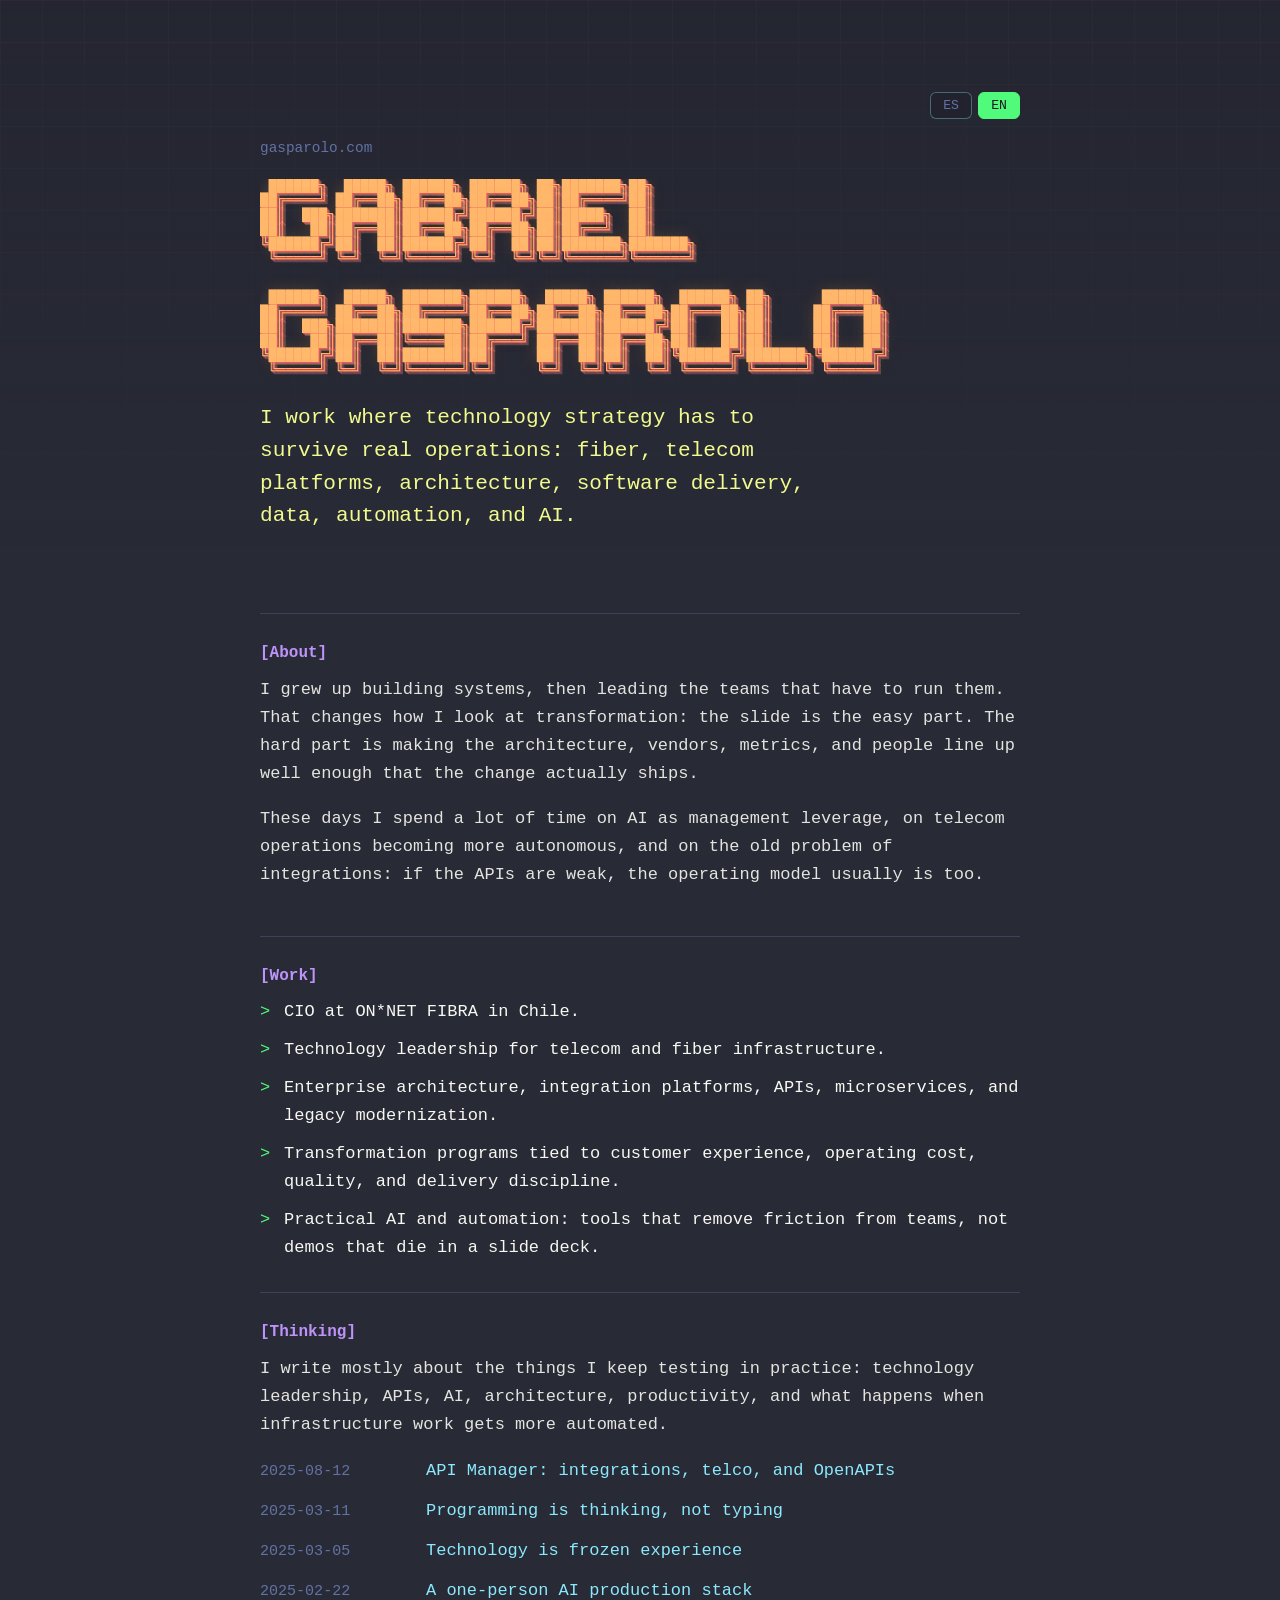
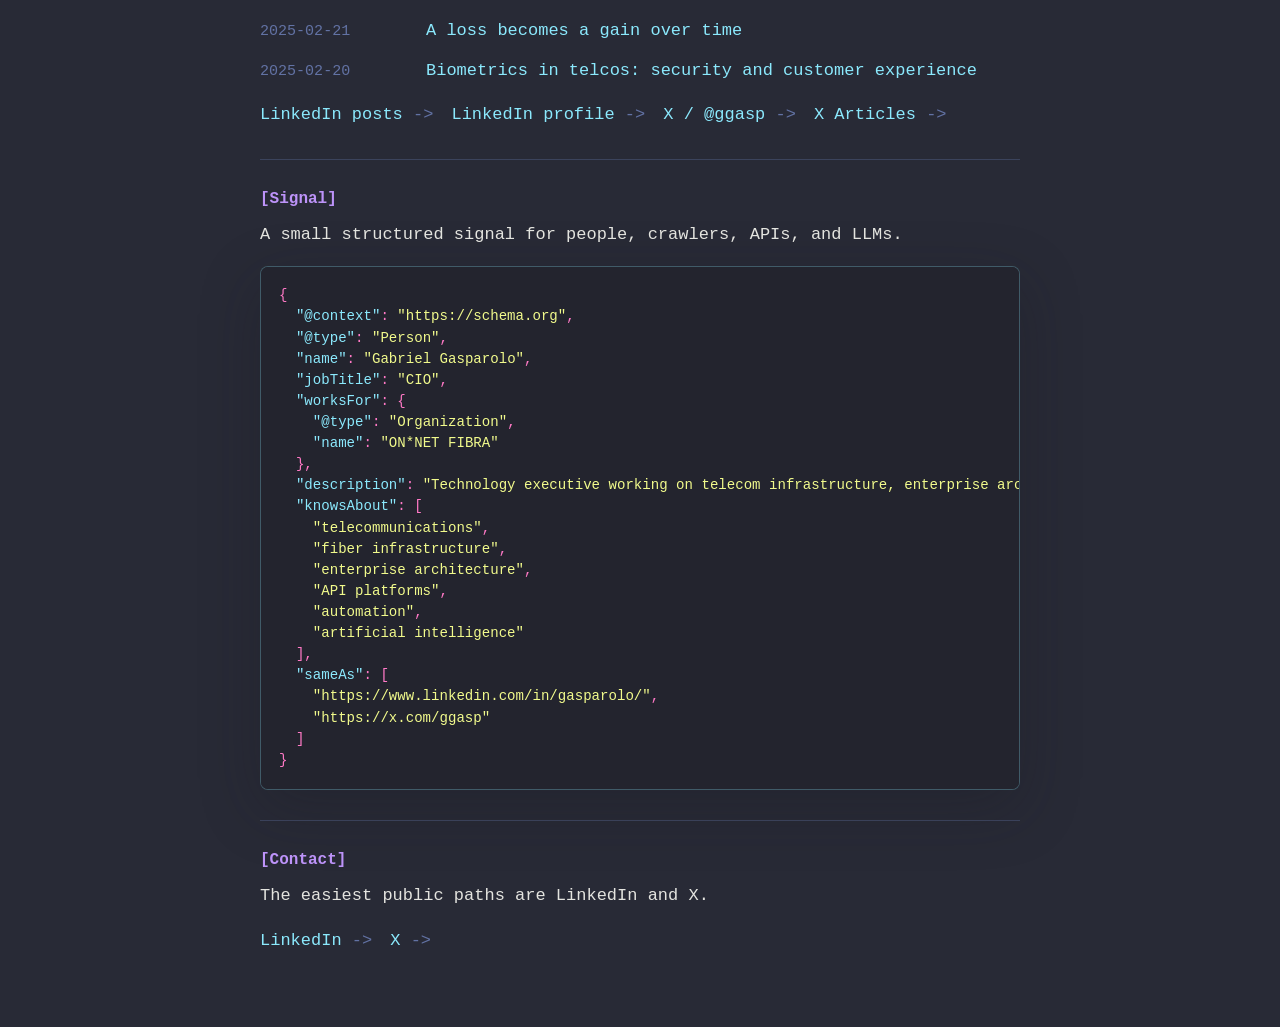
==== commit f5139d05: "Syntax highlight visible JSON signal" ====
--- a/public/index.html
+++ b/public/index.html
@@ -19,7 +19,7 @@
     <title>Gabriel Gasparolo</title>
     <link rel="canonical" href="https://gabriel.gasparolo.com/">
     <link rel="icon" href="favicon.svg" type="image/svg+xml">
-    <link rel="stylesheet" href="styles.css?v=202606230702">
+    <link rel="stylesheet" href="styles.css?v=202606230712">
     <script type="application/ld+json">
 {
       "@context": "https://schema.org",
@@ -275,52 +275,52 @@
         <p data-lang="es">
           Una pequeña señal estructurada para personas, crawlers, APIs y LLMs.
         </p>
-        <pre class="terminal json-signal" data-lang="en" aria-label="JSON-LD signal for Gabriel Gasparolo"><code>{
-  &quot;@context&quot;: &quot;https://schema.org&quot;,
-  &quot;@type&quot;: &quot;Person&quot;,
-  &quot;name&quot;: &quot;Gabriel Gasparolo&quot;,
-  &quot;jobTitle&quot;: &quot;CIO&quot;,
-  &quot;worksFor&quot;: {
-    &quot;@type&quot;: &quot;Organization&quot;,
-    &quot;name&quot;: &quot;ON*NET FIBRA&quot;
-  },
-  &quot;description&quot;: &quot;Technology executive working on telecom infrastructure, enterprise architecture, software delivery, automation, data, and AI.&quot;,
-  &quot;knowsAbout&quot;: [
-    &quot;telecommunications&quot;,
-    &quot;fiber infrastructure&quot;,
-    &quot;enterprise architecture&quot;,
-    &quot;API platforms&quot;,
-    &quot;automation&quot;,
-    &quot;artificial intelligence&quot;
-  ],
-  &quot;sameAs&quot;: [
-    &quot;https://www.linkedin.com/in/gasparolo/&quot;,
-    &quot;https://x.com/ggasp&quot;
-  ]
-}</code></pre>
-        <pre class="terminal json-signal" data-lang="es" aria-label="Señal JSON-LD para Gabriel Gasparolo"><code>{
-  &quot;@context&quot;: &quot;https://schema.org&quot;,
-  &quot;@type&quot;: &quot;Person&quot;,
-  &quot;name&quot;: &quot;Gabriel Gasparolo&quot;,
-  &quot;jobTitle&quot;: &quot;CIO&quot;,
-  &quot;worksFor&quot;: {
-    &quot;@type&quot;: &quot;Organization&quot;,
-    &quot;name&quot;: &quot;ON*NET FIBRA&quot;
-  },
-  &quot;description&quot;: &quot;Ejecutivo de tecnología trabajando en infraestructura telco, arquitectura empresarial, desarrollo de software, automatización, datos e IA.&quot;,
-  &quot;knowsAbout&quot;: [
-    &quot;telecomunicaciones&quot;,
-    &quot;infraestructura de fibra&quot;,
-    &quot;arquitectura empresarial&quot;,
-    &quot;plataformas API&quot;,
-    &quot;automatización&quot;,
-    &quot;inteligencia artificial&quot;
-  ],
-  &quot;sameAs&quot;: [
-    &quot;https://www.linkedin.com/in/gasparolo/&quot;,
-    &quot;https://x.com/ggasp&quot;
-  ]
-}</code></pre>
+        <pre class="terminal json-signal" data-lang="en" aria-label="JSON-LD signal for Gabriel Gasparolo"><code><span class="json-punctuation">{</span>
+  <span class="json-key">&quot;@context&quot;</span><span class="json-punctuation">:</span> <span class="json-string">&quot;https://schema.org&quot;</span><span class="json-punctuation">,</span>
+  <span class="json-key">&quot;@type&quot;</span><span class="json-punctuation">:</span> <span class="json-string">&quot;Person&quot;</span><span class="json-punctuation">,</span>
+  <span class="json-key">&quot;name&quot;</span><span class="json-punctuation">:</span> <span class="json-string">&quot;Gabriel Gasparolo&quot;</span><span class="json-punctuation">,</span>
+  <span class="json-key">&quot;jobTitle&quot;</span><span class="json-punctuation">:</span> <span class="json-string">&quot;CIO&quot;</span><span class="json-punctuation">,</span>
+  <span class="json-key">&quot;worksFor&quot;</span><span class="json-punctuation">:</span> <span class="json-punctuation">{</span>
+    <span class="json-key">&quot;@type&quot;</span><span class="json-punctuation">:</span> <span class="json-string">&quot;Organization&quot;</span><span class="json-punctuation">,</span>
+    <span class="json-key">&quot;name&quot;</span><span class="json-punctuation">:</span> <span class="json-string">&quot;ON*NET FIBRA&quot;</span>
+  <span class="json-punctuation">}</span><span class="json-punctuation">,</span>
+  <span class="json-key">&quot;description&quot;</span><span class="json-punctuation">:</span> <span class="json-string">&quot;Technology executive working on telecom infrastructure, enterprise architecture, software delivery, automation, data, and AI.&quot;</span><span class="json-punctuation">,</span>
+  <span class="json-key">&quot;knowsAbout&quot;</span><span class="json-punctuation">:</span> <span class="json-punctuation">[</span>
+    <span class="json-string">&quot;telecommunications&quot;</span><span class="json-punctuation">,</span>
+    <span class="json-string">&quot;fiber infrastructure&quot;</span><span class="json-punctuation">,</span>
+    <span class="json-string">&quot;enterprise architecture&quot;</span><span class="json-punctuation">,</span>
+    <span class="json-string">&quot;API platforms&quot;</span><span class="json-punctuation">,</span>
+    <span class="json-string">&quot;automation&quot;</span><span class="json-punctuation">,</span>
+    <span class="json-string">&quot;artificial intelligence&quot;</span>
+  <span class="json-punctuation">]</span><span class="json-punctuation">,</span>
+  <span class="json-key">&quot;sameAs&quot;</span><span class="json-punctuation">:</span> <span class="json-punctuation">[</span>
+    <span class="json-string">&quot;https://www.linkedin.com/in/gasparolo/&quot;</span><span class="json-punctuation">,</span>
+    <span class="json-string">&quot;https://x.com/ggasp&quot;</span>
+  <span class="json-punctuation">]</span>
+<span class="json-punctuation">}</span></code></pre>
+        <pre class="terminal json-signal" data-lang="es" aria-label="Señal JSON-LD para Gabriel Gasparolo"><code><span class="json-punctuation">{</span>
+  <span class="json-key">&quot;@context&quot;</span><span class="json-punctuation">:</span> <span class="json-string">&quot;https://schema.org&quot;</span><span class="json-punctuation">,</span>
+  <span class="json-key">&quot;@type&quot;</span><span class="json-punctuation">:</span> <span class="json-string">&quot;Person&quot;</span><span class="json-punctuation">,</span>
+  <span class="json-key">&quot;name&quot;</span><span class="json-punctuation">:</span> <span class="json-string">&quot;Gabriel Gasparolo&quot;</span><span class="json-punctuation">,</span>
+  <span class="json-key">&quot;jobTitle&quot;</span><span class="json-punctuation">:</span> <span class="json-string">&quot;CIO&quot;</span><span class="json-punctuation">,</span>
+  <span class="json-key">&quot;worksFor&quot;</span><span class="json-punctuation">:</span> <span class="json-punctuation">{</span>
+    <span class="json-key">&quot;@type&quot;</span><span class="json-punctuation">:</span> <span class="json-string">&quot;Organization&quot;</span><span class="json-punctuation">,</span>
+    <span class="json-key">&quot;name&quot;</span><span class="json-punctuation">:</span> <span class="json-string">&quot;ON*NET FIBRA&quot;</span>
+  <span class="json-punctuation">}</span><span class="json-punctuation">,</span>
+  <span class="json-key">&quot;description&quot;</span><span class="json-punctuation">:</span> <span class="json-string">&quot;Ejecutivo de tecnología trabajando en infraestructura telco, arquitectura empresarial, desarrollo de software, automatización, datos e IA.&quot;</span><span class="json-punctuation">,</span>
+  <span class="json-key">&quot;knowsAbout&quot;</span><span class="json-punctuation">:</span> <span class="json-punctuation">[</span>
+    <span class="json-string">&quot;telecomunicaciones&quot;</span><span class="json-punctuation">,</span>
+    <span class="json-string">&quot;infraestructura de fibra&quot;</span><span class="json-punctuation">,</span>
+    <span class="json-string">&quot;arquitectura empresarial&quot;</span><span class="json-punctuation">,</span>
+    <span class="json-string">&quot;plataformas API&quot;</span><span class="json-punctuation">,</span>
+    <span class="json-string">&quot;automatización&quot;</span><span class="json-punctuation">,</span>
+    <span class="json-string">&quot;inteligencia artificial&quot;</span>
+  <span class="json-punctuation">]</span><span class="json-punctuation">,</span>
+  <span class="json-key">&quot;sameAs&quot;</span><span class="json-punctuation">:</span> <span class="json-punctuation">[</span>
+    <span class="json-string">&quot;https://www.linkedin.com/in/gasparolo/&quot;</span><span class="json-punctuation">,</span>
+    <span class="json-string">&quot;https://x.com/ggasp&quot;</span>
+  <span class="json-punctuation">]</span>
+<span class="json-punctuation">}</span></code></pre>
       </section>
 
       <section class="section contact" aria-labelledby="contact">
--- a/public/styles.css
+++ b/public/styles.css
@@ -303,6 +303,18 @@
   color: rgba(248, 248, 242, 0.92);
 }
 
+.json-key {
+  color: var(--cyan);
+}
+
+.json-string {
+  color: var(--yellow);
+}
+
+.json-punctuation {
+  color: var(--pink);
+}
+
 .prompt {
   color: var(--green);
 }
